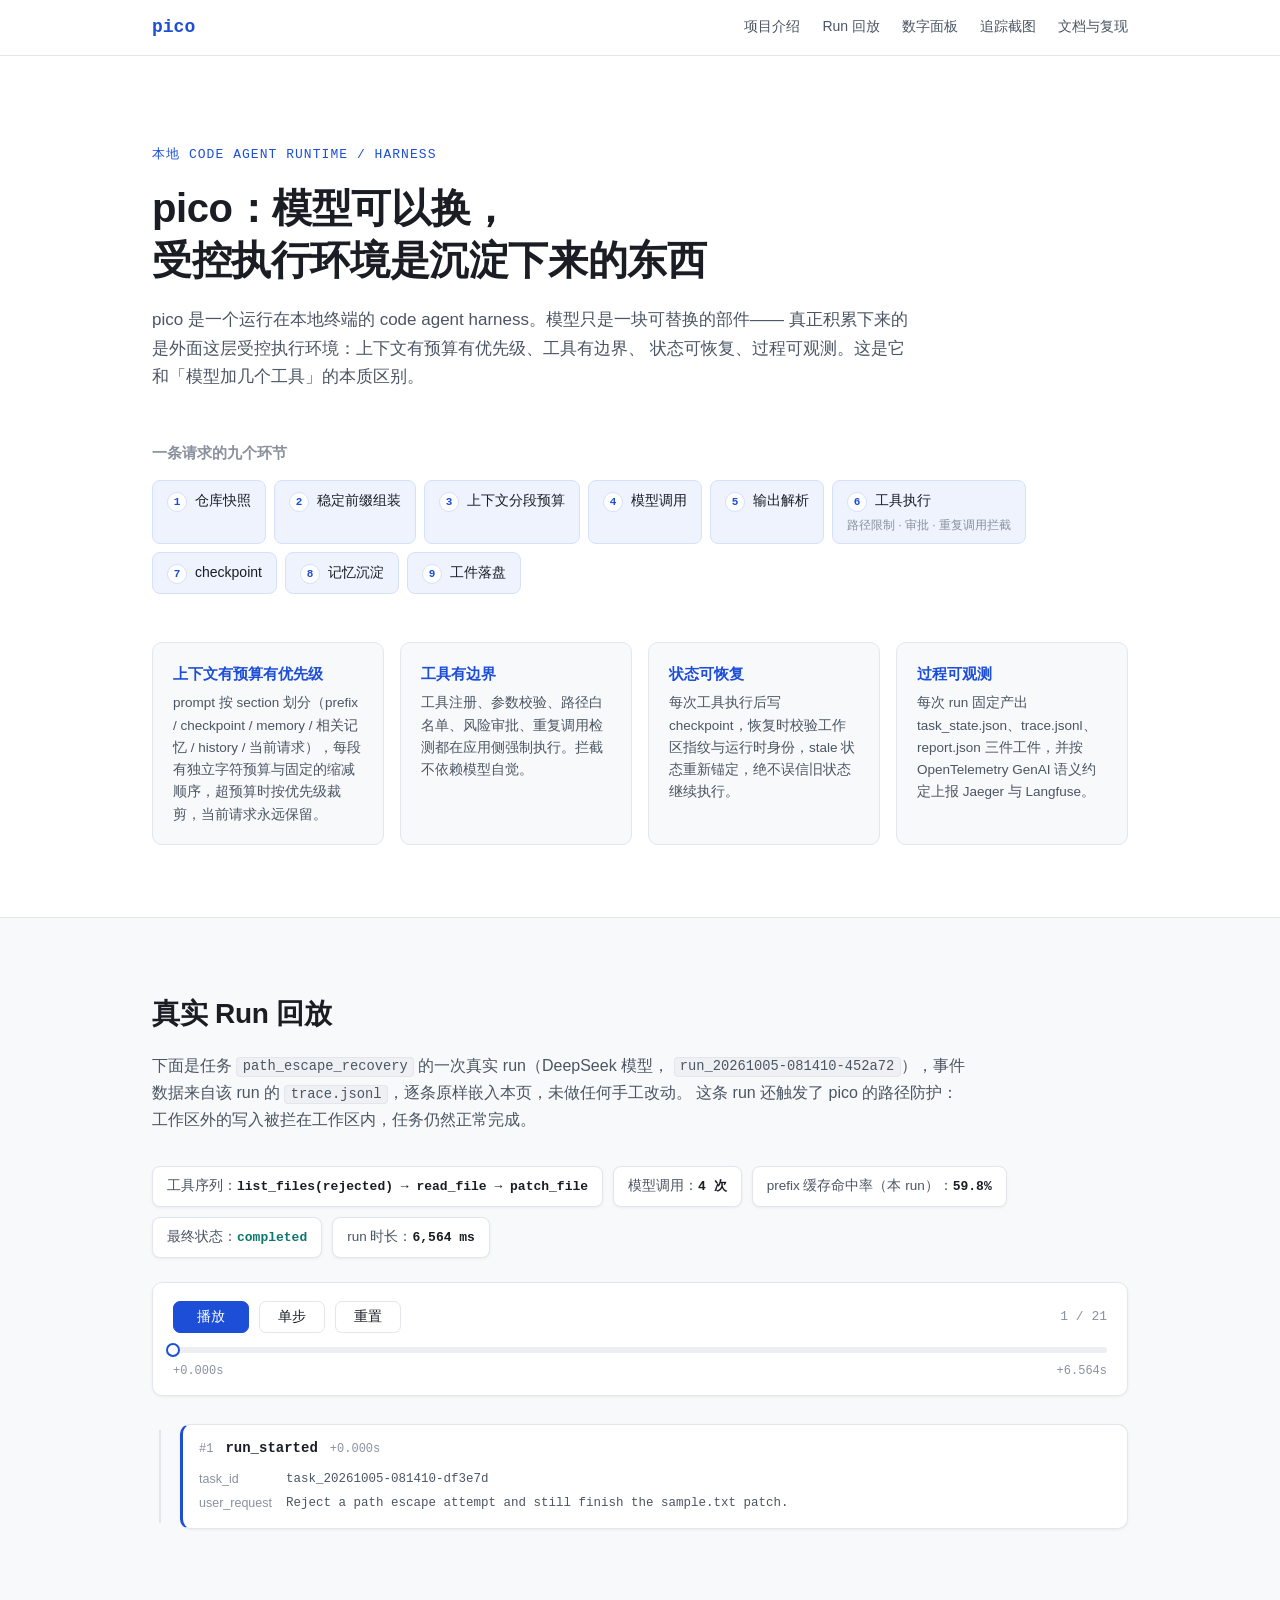
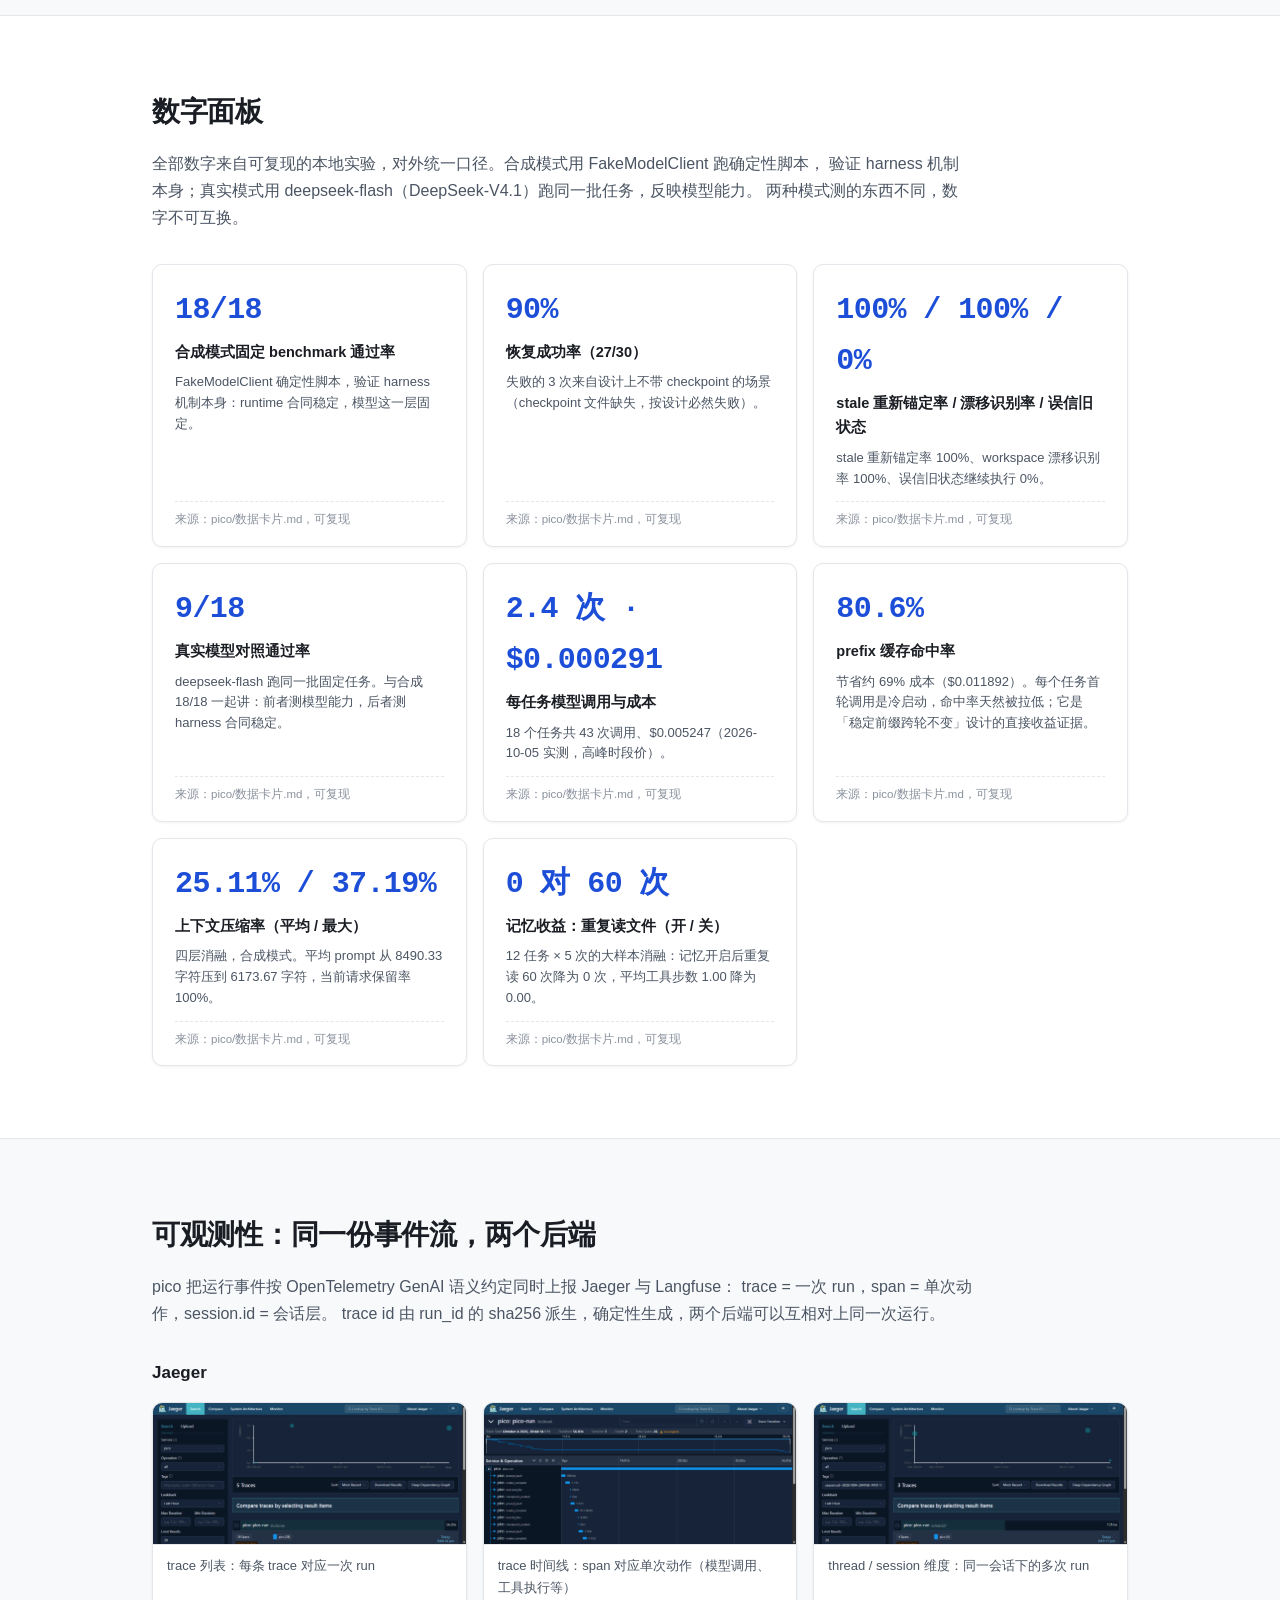
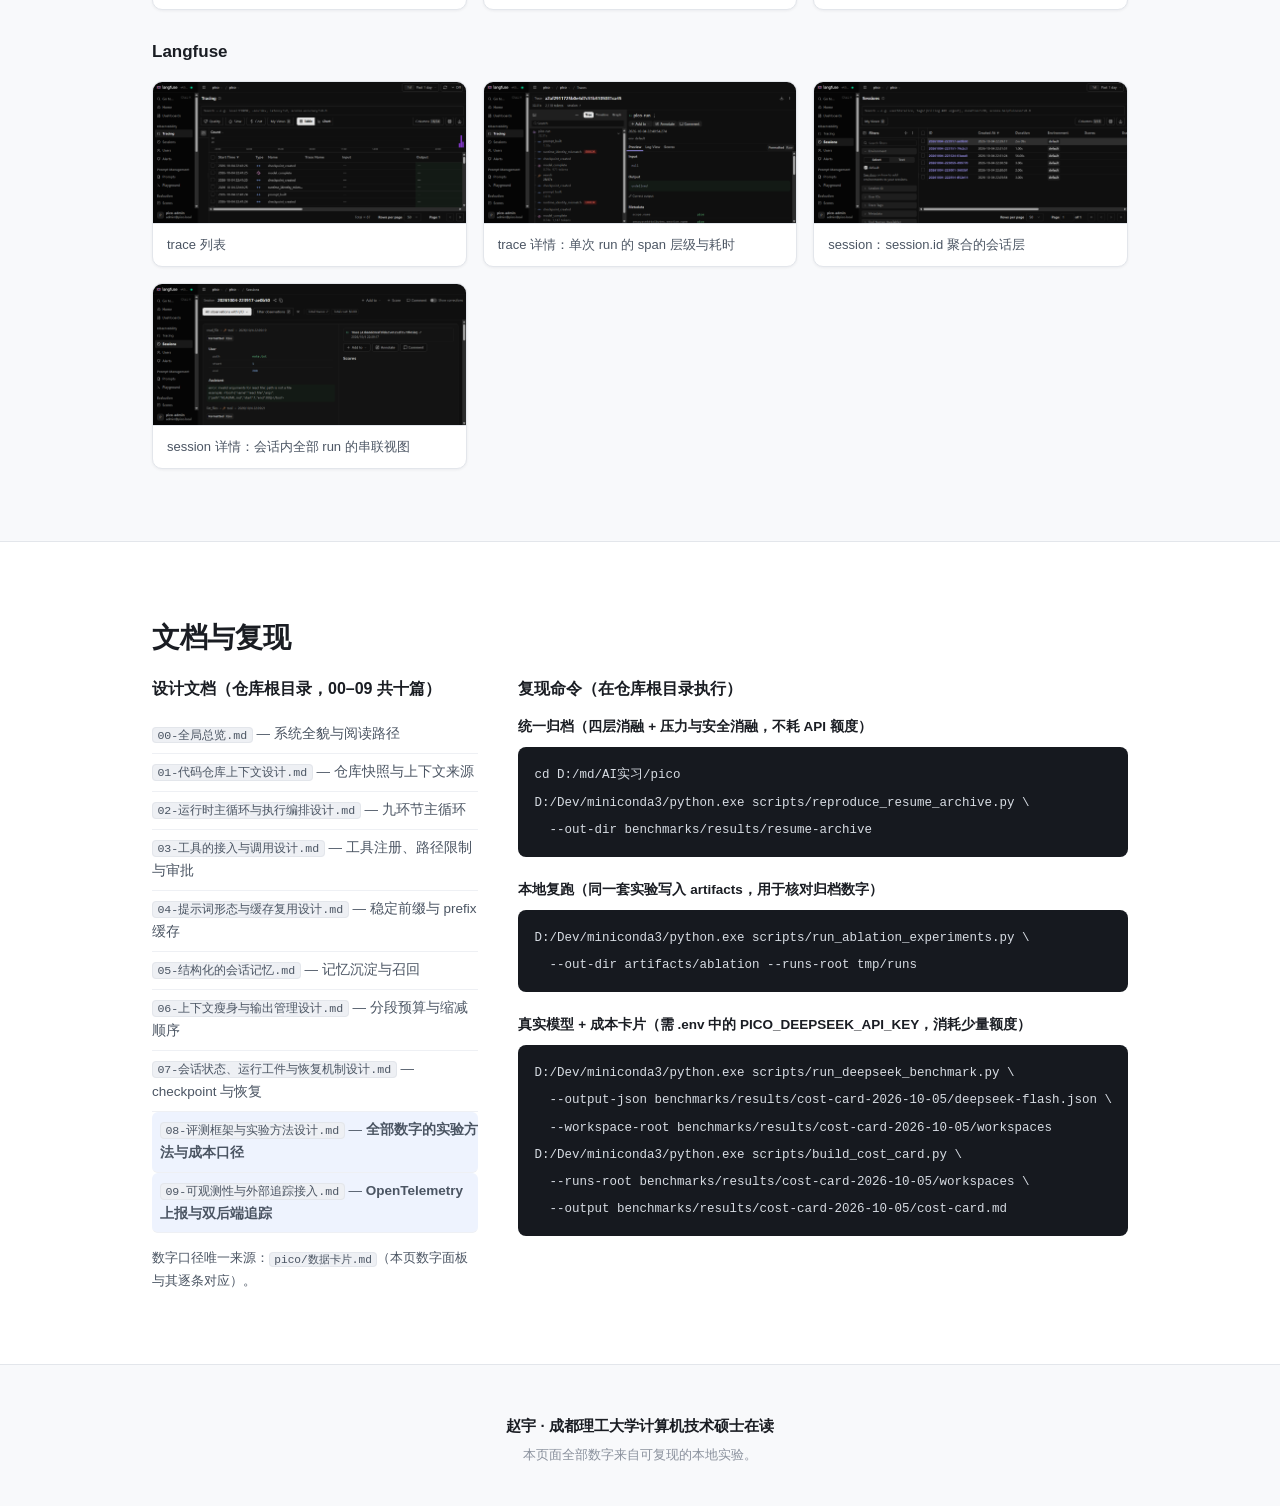
==== site/index.html @ ace9fa64 "chore: import the agent harness baseline - source package, tests, benchmarks, examples and scripts -" ====
<!DOCTYPE html>
<html lang="zh-CN">
<head>
  <meta charset="UTF-8">
  <meta name="viewport" content="width=device-width, initial-scale=1.0">
  <title>pico — 本地 Code Agent 运行时 · 项目演示</title>
  <meta name="description" content="pico 是一个本地的 code agent 运行时（harness）：上下文有预算有优先级、工具有边界、状态可恢复、过程可观测。本页全部数字来自可复现的本地实验。">
  <link rel="stylesheet" href="assets/style.css">
</head>
<body>

<nav class="nav">
  <div class="nav-inner">
    <span class="nav-brand">pico</span>
    <div class="nav-links">
      <a href="#intro">项目介绍</a>
      <a href="#replay">Run 回放</a>
      <a href="#metrics">数字面板</a>
      <a href="#tracing">追踪截图</a>
      <a href="#docs">文档与复现</a>
    </div>
  </div>
</nav>

<!-- ============ 1. 项目介绍 ============ -->
<header class="hero" id="intro">
  <div class="container">
    <p class="hero-kicker">本地 Code Agent Runtime / Harness</p>
    <h1>pico：模型可以换，<br>受控执行环境是沉淀下来的东西</h1>
    <p class="hero-lede">
      pico 是一个运行在本地终端的 code agent harness。模型只是一块可替换的部件——
      真正积累下来的是外面这层受控执行环境：上下文有预算有优先级、工具有边界、
      状态可恢复、过程可观测。这是它和「模型加几个工具」的本质区别。
    </p>

    <div class="pipeline">
      <h2 class="pipeline-title">一条请求的九个环节</h2>
      <ol class="pipeline-flow">
        <li>仓库快照</li>
        <li>稳定前缀组装</li>
        <li>上下文分段预算</li>
        <li>模型调用</li>
        <li>输出解析</li>
        <li>工具执行<span class="step-note">路径限制 · 审批 · 重复调用拦截</span></li>
        <li>checkpoint</li>
        <li>记忆沉淀</li>
        <li>工件落盘</li>
      </ol>
    </div>

    <div class="hero-diff">
      <div class="diff-item">
        <h3>上下文有预算有优先级</h3>
        <p>prompt 按 section 划分（prefix / checkpoint / memory / 相关记忆 / history / 当前请求），每段有独立字符预算与固定的缩减顺序，超预算时按优先级裁剪，当前请求永远保留。</p>
      </div>
      <div class="diff-item">
        <h3>工具有边界</h3>
        <p>工具注册、参数校验、路径白名单、风险审批、重复调用检测都在应用侧强制执行。拦截不依赖模型自觉。</p>
      </div>
      <div class="diff-item">
        <h3>状态可恢复</h3>
        <p>每次工具执行后写 checkpoint，恢复时校验工作区指纹与运行时身份，stale 状态重新锚定，绝不误信旧状态继续执行。</p>
      </div>
      <div class="diff-item">
        <h3>过程可观测</h3>
        <p>每次 run 固定产出 task_state.json、trace.jsonl、report.json 三件工件，并按 OpenTelemetry GenAI 语义约定上报 Jaeger 与 Langfuse。</p>
      </div>
    </div>
  </div>
</header>

<!-- ============ 2. 真实 run 回放 ============ -->
<section class="section" id="replay">
  <div class="container">
    <h2 class="section-title">真实 Run 回放</h2>
    <p class="section-desc">
      下面是任务 <code>path_escape_recovery</code> 的一次真实 run（DeepSeek 模型，
      <code>run_20261005-081410-452a72</code>），事件数据来自该 run 的
      <code>trace.jsonl</code>，逐条原样嵌入本页，未做任何手工改动。
      这条 run 还触发了 pico 的路径防护：工作区外的写入被拦在工作区内，任务仍然正常完成。
    </p>

    <div class="replay-summary" id="replay-summary"><!-- JS 从事件数据计算填充 --></div>

    <div class="player">
      <div class="player-controls">
        <button id="btn-play" class="btn btn-primary" type="button">播放</button>
        <button id="btn-step" class="btn" type="button">单步</button>
        <button id="btn-reset" class="btn" type="button">重置</button>
        <span class="player-counter" id="player-counter">0 / 0</span>
      </div>
      <div class="player-track" id="player-track">
        <div class="player-progress" id="player-progress"></div>
        <div class="player-thumb" id="player-thumb"></div>
      </div>
      <div class="player-time"><span id="time-current">+0.000s</span><span id="time-total"></span></div>
    </div>

    <div class="timeline" id="timeline"><!-- JS 渲染事件卡片 --></div>
  </div>
</section>

<!-- ============ 3. 数字面板 ============ -->
<section class="section section-alt" id="metrics">
  <div class="container">
    <h2 class="section-title">数字面板</h2>
    <p class="section-desc">
      全部数字来自可复现的本地实验，对外统一口径。合成模式用 FakeModelClient 跑确定性脚本，
      验证 harness 机制本身；真实模式用 deepseek-flash（DeepSeek-V4.1）跑同一批任务，反映模型能力。
      两种模式测的东西不同，数字不可互换。
    </p>

    <div class="metrics-grid">
      <div class="metric-card">
        <div class="metric-value">18/18</div>
        <div class="metric-label">合成模式固定 benchmark 通过率</div>
        <p class="metric-detail">FakeModelClient 确定性脚本，验证 harness 机制本身：runtime 合同稳定，模型这一层固定。</p>
        <div class="metric-source">来源：pico/数据卡片.md，可复现</div>
      </div>
      <div class="metric-card">
        <div class="metric-value">90%</div>
        <div class="metric-label">恢复成功率（27/30）</div>
        <p class="metric-detail">失败的 3 次来自设计上不带 checkpoint 的场景（checkpoint 文件缺失，按设计必然失败）。</p>
        <div class="metric-source">来源：pico/数据卡片.md，可复现</div>
      </div>
      <div class="metric-card">
        <div class="metric-value">100% / 100% / 0%</div>
        <div class="metric-label">stale 重新锚定率 / 漂移识别率 / 误信旧状态</div>
        <p class="metric-detail">stale 重新锚定率 100%、workspace 漂移识别率 100%、误信旧状态继续执行 0%。</p>
        <div class="metric-source">来源：pico/数据卡片.md，可复现</div>
      </div>
      <div class="metric-card">
        <div class="metric-value">9/18</div>
        <div class="metric-label">真实模型对照通过率</div>
        <p class="metric-detail">deepseek-flash 跑同一批固定任务。与合成 18/18 一起讲：前者测模型能力，后者测 harness 合同稳定。</p>
        <div class="metric-source">来源：pico/数据卡片.md，可复现</div>
      </div>
      <div class="metric-card">
        <div class="metric-value">2.4 次 · $0.000291</div>
        <div class="metric-label">每任务模型调用与成本</div>
        <p class="metric-detail">18 个任务共 43 次调用、$0.005247（2026-10-05 实测，高峰时段价）。</p>
        <div class="metric-source">来源：pico/数据卡片.md，可复现</div>
      </div>
      <div class="metric-card">
        <div class="metric-value">80.6%</div>
        <div class="metric-label">prefix 缓存命中率</div>
        <p class="metric-detail">节省约 69% 成本（$0.011892）。每个任务首轮调用是冷启动，命中率天然被拉低；它是「稳定前缀跨轮不变」设计的直接收益证据。</p>
        <div class="metric-source">来源：pico/数据卡片.md，可复现</div>
      </div>
      <div class="metric-card">
        <div class="metric-value">25.11% / 37.19%</div>
        <div class="metric-label">上下文压缩率（平均 / 最大）</div>
        <p class="metric-detail">四层消融，合成模式。平均 prompt 从 8490.33 字符压到 6173.67 字符，当前请求保留率 100%。</p>
        <div class="metric-source">来源：pico/数据卡片.md，可复现</div>
      </div>
      <div class="metric-card">
        <div class="metric-value">0 对 60 次</div>
        <div class="metric-label">记忆收益：重复读文件（开 / 关）</div>
        <p class="metric-detail">12 任务 × 5 次的大样本消融：记忆开启后重复读 60 次降为 0 次，平均工具步数 1.00 降为 0.00。</p>
        <div class="metric-source">来源：pico/数据卡片.md，可复现</div>
      </div>
    </div>
  </div>
</section>

<!-- ============ 4. 追踪截图 ============ -->
<section class="section" id="tracing">
  <div class="container">
    <h2 class="section-title">可观测性：同一份事件流，两个后端</h2>
    <p class="section-desc">
      pico 把运行事件按 OpenTelemetry GenAI 语义约定同时上报 Jaeger 与 Langfuse：
      trace = 一次 run，span = 单次动作，session.id = 会话层。
      trace id 由 run_id 的 sha256 派生，确定性生成，两个后端可以互相对上同一次运行。
    </p>

    <h3 class="shot-group-title">Jaeger</h3>
    <div class="shots-grid">
      <figure class="shot">
        <img src="assets/trace-list.png" alt="Jaeger trace 列表" loading="lazy">
        <figcaption>trace 列表：每条 trace 对应一次 run</figcaption>
      </figure>
      <figure class="shot">
        <img src="assets/trace-timeline.png" alt="Jaeger trace 时间线" loading="lazy">
        <figcaption>trace 时间线：span 对应单次动作（模型调用、工具执行等）</figcaption>
      </figure>
      <figure class="shot">
        <img src="assets/thread-session.png" alt="Jaeger 会话维度" loading="lazy">
        <figcaption>thread / session 维度：同一会话下的多次 run</figcaption>
      </figure>
    </div>

    <h3 class="shot-group-title">Langfuse</h3>
    <div class="shots-grid">
      <figure class="shot">
        <img src="assets/langfuse-trace-list.png" alt="Langfuse trace 列表" loading="lazy">
        <figcaption>trace 列表</figcaption>
      </figure>
      <figure class="shot">
        <img src="assets/langfuse-trace-detail.png" alt="Langfuse trace 详情" loading="lazy">
        <figcaption>trace 详情：单次 run 的 span 层级与耗时</figcaption>
      </figure>
      <figure class="shot">
        <img src="assets/langfuse-session.png" alt="Langfuse 会话" loading="lazy">
        <figcaption>session：session.id 聚合的会话层</figcaption>
      </figure>
      <figure class="shot">
        <img src="assets/langfuse-session-detail.png" alt="Langfuse 会话详情" loading="lazy">
        <figcaption>session 详情：会话内全部 run 的串联视图</figcaption>
      </figure>
    </div>
  </div>
</section>

<!-- ============ 5. 文档与复现入口 ============ -->
<section class="section section-alt" id="docs">
  <div class="container">
    <h2 class="section-title">文档与复现</h2>

    <div class="docs-cols">
      <div>
        <h3 class="docs-subtitle">设计文档（仓库根目录，00–09 共十篇）</h3>
        <ul class="doc-list">
          <li><code>00-全局总览.md</code> — 系统全貌与阅读路径</li>
          <li><code>01-代码仓库上下文设计.md</code> — 仓库快照与上下文来源</li>
          <li><code>02-运行时主循环与执行编排设计.md</code> — 九环节主循环</li>
          <li><code>03-工具的接入与调用设计.md</code> — 工具注册、路径限制与审批</li>
          <li><code>04-提示词形态与缓存复用设计.md</code> — 稳定前缀与 prefix 缓存</li>
          <li><code>05-结构化的会话记忆.md</code> — 记忆沉淀与召回</li>
          <li><code>06-上下文瘦身与输出管理设计.md</code> — 分段预算与缩减顺序</li>
          <li><code>07-会话状态、运行工件与恢复机制设计.md</code> — checkpoint 与恢复</li>
          <li class="doc-hl"><code>08-评测框架与实验方法设计.md</code> — <strong>全部数字的实验方法与成本口径</strong></li>
          <li class="doc-hl"><code>09-可观测性与外部追踪接入.md</code> — <strong>OpenTelemetry 上报与双后端追踪</strong></li>
        </ul>
        <p class="docs-note">数字口径唯一来源：<code>pico/数据卡片.md</code>（本页数字面板与其逐条对应）。</p>
      </div>

      <div>
        <h3 class="docs-subtitle">复现命令（在仓库根目录执行）</h3>

        <div class="cmd-block">
          <div class="cmd-title">统一归档（四层消融 + 压力与安全消融，不耗 API 额度）</div>
          <pre><code>cd D:/md/AI实习/pico
D:/Dev/miniconda3/python.exe scripts/reproduce_resume_archive.py \
  --out-dir benchmarks/results/resume-archive</code></pre>
        </div>

        <div class="cmd-block">
          <div class="cmd-title">本地复跑（同一套实验写入 artifacts，用于核对归档数字）</div>
          <pre><code>D:/Dev/miniconda3/python.exe scripts/run_ablation_experiments.py \
  --out-dir artifacts/ablation --runs-root tmp/runs</code></pre>
        </div>

        <div class="cmd-block">
          <div class="cmd-title">真实模型 + 成本卡片（需 .env 中的 PICO_DEEPSEEK_API_KEY，消耗少量额度）</div>
          <pre><code>D:/Dev/miniconda3/python.exe scripts/run_deepseek_benchmark.py \
  --output-json benchmarks/results/cost-card-2026-10-05/deepseek-flash.json \
  --workspace-root benchmarks/results/cost-card-2026-10-05/workspaces
D:/Dev/miniconda3/python.exe scripts/build_cost_card.py \
  --runs-root benchmarks/results/cost-card-2026-10-05/workspaces \
  --output benchmarks/results/cost-card-2026-10-05/cost-card.md</code></pre>
        </div>
      </div>
    </div>
  </div>
</section>

<footer class="footer">
  <div class="container">
    <p class="footer-author">赵宇 · 成都理工大学计算机技术硕士在读</p>
    <p class="footer-decl">本页面全部数字来自可复现的本地实验。</p>
  </div>
</footer>

<script src="assets/events.js"></script>
<script src="assets/app.js"></script>
</body>
</html>
---- site/assets/style.css ----
/* pico 演示站 · 浅色主题 */
:root {
  --bg: #f8f9fb;
  --surface: #ffffff;
  --border: #e3e6eb;
  --text: #1a1d23;
  --text-2: #4b5563;
  --text-3: #8a919d;
  --accent: #1d4ed8;
  --accent-soft: #eef3fe;
  --ok: #0f766e;
  --warn: #b45309;
  --err: #b91c1c;
  --mono: ui-monospace, "SF Mono", Consolas, "Cascadia Mono", Menlo, monospace;
  --sans: -apple-system, BlinkMacSystemFont, "Segoe UI", "PingFang SC",
    "Hiragino Sans GB", "Microsoft YaHei", sans-serif;
  --radius: 10px;
  --shadow: 0 1px 3px rgba(16, 24, 40, 0.06);
}

* { box-sizing: border-box; margin: 0; padding: 0; }

html { scroll-behavior: smooth; }

body {
  background: var(--bg);
  color: var(--text);
  font-family: var(--sans);
  font-size: 16px;
  line-height: 1.7;
}

code {
  font-family: var(--mono);
  font-size: 0.86em;
  background: #eef0f4;
  border: 1px solid var(--border);
  border-radius: 4px;
  padding: 0.08em 0.38em;
}

.container { max-width: 1024px; margin: 0 auto; padding: 0 24px; }

/* ---------- 导航 ---------- */
.nav {
  position: sticky;
  top: 0;
  z-index: 100;
  background: rgba(255, 255, 255, 0.92);
  backdrop-filter: blur(8px);
  border-bottom: 1px solid var(--border);
}
.nav-inner {
  max-width: 1024px;
  margin: 0 auto;
  padding: 12px 24px;
  display: flex;
  align-items: center;
  justify-content: space-between;
}
.nav-brand {
  font-family: var(--mono);
  font-weight: 700;
  font-size: 18px;
  color: var(--accent);
}
.nav-links { display: flex; gap: 22px; }
.nav-links a {
  color: var(--text-2);
  text-decoration: none;
  font-size: 14px;
}
.nav-links a:hover { color: var(--accent); }

/* ---------- Hero ---------- */
.hero { padding: 88px 0 72px; background: var(--surface); border-bottom: 1px solid var(--border); }
.hero-kicker {
  font-family: var(--mono);
  font-size: 13px;
  letter-spacing: 0.08em;
  color: var(--accent);
  text-transform: uppercase;
  margin-bottom: 16px;
}
.hero h1 {
  font-size: 40px;
  line-height: 1.3;
  letter-spacing: -0.01em;
  margin-bottom: 20px;
}
.hero-lede {
  font-size: 17px;
  color: var(--text-2);
  max-width: 760px;
  margin-bottom: 48px;
}

.pipeline { margin-bottom: 48px; }
.pipeline-title { font-size: 15px; color: var(--text-3); font-weight: 600; margin-bottom: 14px; }
.pipeline-flow {
  list-style: none;
  display: flex;
  flex-wrap: wrap;
  gap: 8px;
  counter-reset: step;
}
.pipeline-flow li {
  counter-increment: step;
  background: var(--accent-soft);
  border: 1px solid #d5e0fa;
  border-radius: 8px;
  padding: 8px 14px;
  font-size: 14px;
  color: var(--text);
}
.pipeline-flow li::before {
  content: counter(step);
  font-family: var(--mono);
  font-size: 11px;
  font-weight: 700;
  color: var(--accent);
  background: #fff;
  border: 1px solid #d5e0fa;
  border-radius: 50%;
  width: 18px;
  height: 18px;
  display: inline-flex;
  align-items: center;
  justify-content: center;
  margin-right: 8px;
}
.pipeline-flow .step-note {
  display: block;
  font-size: 12px;
  color: var(--text-3);
  margin-top: 2px;
}

.hero-diff {
  display: grid;
  grid-template-columns: repeat(auto-fit, minmax(220px, 1fr));
  gap: 16px;
}
.diff-item {
  background: var(--bg);
  border: 1px solid var(--border);
  border-radius: var(--radius);
  padding: 18px 20px;
}
.diff-item h3 { font-size: 15px; margin-bottom: 6px; color: var(--accent); }
.diff-item p { font-size: 13.5px; color: var(--text-2); line-height: 1.65; }

/* ---------- 通用 section ---------- */
.section { padding: 72px 0; }
.section-alt { background: var(--surface); border-top: 1px solid var(--border); border-bottom: 1px solid var(--border); }
.section-title { font-size: 28px; letter-spacing: -0.01em; margin-bottom: 14px; }
.section-desc { color: var(--text-2); max-width: 820px; margin-bottom: 32px; }

/* ---------- 回放摘要条 ---------- */
.replay-summary {
  display: flex;
  flex-wrap: wrap;
  gap: 10px;
  margin-bottom: 24px;
}
.summary-chip {
  background: var(--surface);
  border: 1px solid var(--border);
  border-radius: 8px;
  padding: 8px 14px;
  font-size: 13.5px;
  color: var(--text-2);
  box-shadow: var(--shadow);
}
.summary-chip strong { color: var(--text); font-family: var(--mono); font-size: 13px; }
.summary-chip.chip-ok strong { color: var(--ok); }

/* ---------- 播放器 ---------- */
.player {
  background: var(--surface);
  border: 1px solid var(--border);
  border-radius: var(--radius);
  padding: 18px 20px 14px;
  box-shadow: var(--shadow);
  margin-bottom: 28px;
  position: sticky;
  top: 57px;
  z-index: 50;
}
.player-controls { display: flex; align-items: center; gap: 10px; margin-bottom: 14px; }
.btn {
  font-family: var(--sans);
  font-size: 14px;
  padding: 6px 18px;
  border-radius: 7px;
  border: 1px solid var(--border);
  background: var(--surface);
  color: var(--text);
  cursor: pointer;
  transition: border-color 0.15s, background 0.15s;
}
.btn:hover { border-color: var(--accent); color: var(--accent); }
.btn-primary { background: var(--accent); border-color: var(--accent); color: #fff; min-width: 76px; }
.btn-primary:hover { background: #1a44be; color: #fff; }
.player-counter { margin-left: auto; font-family: var(--mono); font-size: 13px; color: var(--text-3); }

.player-track {
  position: relative;
  height: 6px;
  background: #eceef2;
  border-radius: 3px;
  cursor: pointer;
}
.player-progress {
  position: absolute;
  left: 0; top: 0; bottom: 0;
  width: 0;
  background: var(--accent);
  border-radius: 3px;
}
.player-thumb {
  position: absolute;
  top: 50%;
  left: 0;
  width: 14px;
  height: 14px;
  background: #fff;
  border: 2.5px solid var(--accent);
  border-radius: 50%;
  transform: translate(-50%, -50%);
  pointer-events: none;
}
.player-time {
  display: flex;
  justify-content: space-between;
  font-family: var(--mono);
  font-size: 12px;
  color: var(--text-3);
  margin-top: 8px;
}

/* ---------- 时间线 ---------- */
.timeline { position: relative; padding-left: 28px; }
.timeline::before {
  content: "";
  position: absolute;
  left: 7px;
  top: 6px;
  bottom: 6px;
  width: 2px;
  background: var(--border);
}

.ev-card {
  position: relative;
  background: var(--surface);
  border: 1px solid var(--border);
  border-left: 3px solid var(--text-3);
  border-radius: var(--radius);
  box-shadow: var(--shadow);
  margin-bottom: 14px;
  overflow: hidden;
  animation: ev-in 0.25s ease-out;
}
@keyframes ev-in {
  from { opacity: 0; transform: translateY(8px); }
  to { opacity: 1; transform: translateY(0); }
}
.ev-card::before {
  content: "";
  position: absolute;
  left: -26px;
  top: 22px;
  width: 10px;
  height: 10px;
  border-radius: 50%;
  background: var(--surface);
  border: 2.5px solid var(--text-3);
}
.ev-card.ev-run_started       { border-left-color: var(--accent); }
.ev-card.ev-run_started::before       { border-color: var(--accent); }
.ev-card.ev-prompt_built      { border-left-color: #7c3aed; }
.ev-card.ev-prompt_built::before      { border-color: #7c3aed; }
.ev-card.ev-model_requested   { border-left-color: #0369a1; }
.ev-card.ev-model_requested::before   { border-color: #0369a1; }
.ev-card.ev-model_parsed      { border-left-color: #0369a1; }
.ev-card.ev-model_parsed::before      { border-color: #0369a1; }
.ev-card.ev-tool_executed     { border-left-color: var(--ok); }
.ev-card.ev-tool_executed::before     { border-color: var(--ok); }
.ev-card.ev-tool_executed.ev-rejected { border-left-color: var(--err); }
.ev-card.ev-tool_executed.ev-rejected::before { border-color: var(--err); }
.ev-card.ev-checkpoint_created { border-left-color: var(--warn); }
.ev-card.ev-checkpoint_created::before { border-color: var(--warn); }
.ev-card.ev-runtime_identity_mismatch { border-left-color: var(--err); }
.ev-card.ev-runtime_identity_mismatch::before { border-color: var(--err); }
.ev-card.ev-run_finished      { border-left-color: var(--ok); }
.ev-card.ev-run_finished::before      { border-color: var(--ok); }

.ev-head {
  display: flex;
  align-items: baseline;
  gap: 12px;
  padding: 12px 16px 8px;
  flex-wrap: wrap;
}
.ev-index { font-family: var(--mono); font-size: 12px; color: var(--text-3); }
.ev-name { font-family: var(--mono); font-size: 14px; font-weight: 700; }
.ev-time { font-family: var(--mono); font-size: 12px; color: var(--text-3); }
.ev-dur {
  font-family: var(--mono);
  font-size: 11.5px;
  color: var(--text-2);
  background: #eef0f4;
  border-radius: 4px;
  padding: 1px 7px;
}
.ev-badge {
  font-family: var(--mono);
  font-size: 11.5px;
  font-weight: 700;
  border-radius: 4px;
  padding: 1px 8px;
  margin-left: auto;
}
.badge-ok   { background: #e6f5f2; color: var(--ok); }
.badge-err  { background: #fdeaea; color: var(--err); }
.badge-info { background: var(--accent-soft); color: var(--accent); }

.ev-body { padding: 0 16px 14px; font-size: 13.5px; color: var(--text-2); }
.ev-body dl {
  display: grid;
  grid-template-columns: max-content 1fr;
  gap: 3px 14px;
}
.ev-body dt { color: var(--text-3); font-size: 12.5px; white-space: nowrap; }
.ev-body dd { font-family: var(--mono); font-size: 12.5px; word-break: break-all; }
.ev-body pre {
  font-family: var(--mono);
  font-size: 12.5px;
  background: #f3f4f7;
  border: 1px solid var(--border);
  border-radius: 6px;
  padding: 10px 12px;
  margin-top: 8px;
  overflow-x: auto;
  white-space: pre-wrap;
  word-break: break-all;
  line-height: 1.55;
}
.ev-final {
  font-size: 14.5px;
  color: var(--text);
  background: #f0faf6;
  border: 1px solid #cbe8dd;
  border-radius: 6px;
  padding: 12px 14px;
  margin-top: 6px;
}
.ev-sections { margin-top: 8px; }
.ev-sections table {
  width: 100%;
  border-collapse: collapse;
  font-family: var(--mono);
  font-size: 12px;
}
.ev-sections th, .ev-sections td {
  text-align: right;
  padding: 4px 8px;
  border-bottom: 1px solid #eef0f4;
  color: var(--text-2);
}
.ev-sections th:first-child, .ev-sections td:first-child { text-align: left; color: var(--text-3); }
.ev-label { font-size: 12.5px; color: var(--text-3); margin-top: 8px; }

/* ---------- 数字面板 ---------- */
.metrics-grid {
  display: grid;
  grid-template-columns: repeat(auto-fill, minmax(290px, 1fr));
  gap: 16px;
}
.metric-card {
  background: var(--bg);
  border: 1px solid var(--border);
  border-radius: var(--radius);
  padding: 20px 22px 16px;
  display: flex;
  flex-direction: column;
}
.section-alt .metric-card { background: var(--surface); box-shadow: var(--shadow); }
.metric-value {
  font-family: var(--mono);
  font-size: 30px;
  font-weight: 700;
  color: var(--accent);
  letter-spacing: -0.02em;
  margin-bottom: 4px;
}
.metric-label { font-size: 14.5px; font-weight: 600; margin-bottom: 8px; }
.metric-detail { font-size: 13px; color: var(--text-2); line-height: 1.6; flex: 1; }
.metric-source {
  font-size: 11.5px;
  color: var(--text-3);
  margin-top: 12px;
  padding-top: 8px;
  border-top: 1px dashed var(--border);
}

/* ---------- 追踪截图 ---------- */
.shot-group-title {
  font-size: 17px;
  margin: 28px 0 14px;
  color: var(--text);
}
.shot-group-title:first-of-type { margin-top: 0; }
.shots-grid {
  display: grid;
  grid-template-columns: repeat(auto-fill, minmax(300px, 1fr));
  gap: 16px;
}
.shot {
  background: var(--surface);
  border: 1px solid var(--border);
  border-radius: var(--radius);
  overflow: hidden;
  box-shadow: var(--shadow);
}
.shot img { width: 100%; display: block; border-bottom: 1px solid var(--border); }
.shot figcaption { font-size: 13px; color: var(--text-2); padding: 10px 14px; }

/* ---------- 文档与复现 ---------- */
.docs-cols {
  display: grid;
  grid-template-columns: 1fr 1.1fr;
  gap: 40px;
}
@media (max-width: 860px) {
  .docs-cols { grid-template-columns: 1fr; }
  .hero h1 { font-size: 30px; }
  .nav-links { display: none; }
}
.docs-subtitle { font-size: 16px; margin-bottom: 14px; }
.doc-list { list-style: none; }
.doc-list li {
  font-size: 13.5px;
  color: var(--text-2);
  padding: 7px 0;
  border-bottom: 1px solid #eef0f4;
}
.doc-hl { background: var(--accent-soft); border-radius: 6px; padding-left: 8px !important; }
.docs-note { font-size: 13px; color: var(--text-2); margin-top: 14px; }

.cmd-block { margin-bottom: 22px; }
.cmd-title { font-size: 13.5px; font-weight: 600; margin-bottom: 8px; }
.cmd-block pre {
  background: #16191f;
  color: #d7dce3;
  border-radius: 8px;
  padding: 14px 16px;
  overflow-x: auto;
}
.cmd-block pre code {
  background: none;
  border: none;
  padding: 0;
  color: inherit;
  font-size: 12.5px;
  line-height: 1.7;
}

/* ---------- 页脚 ---------- */
.footer { padding: 48px 0 40px; text-align: center; }
.footer-author { font-size: 15px; font-weight: 600; margin-bottom: 6px; }
.footer-decl { font-size: 13px; color: var(--text-3); }
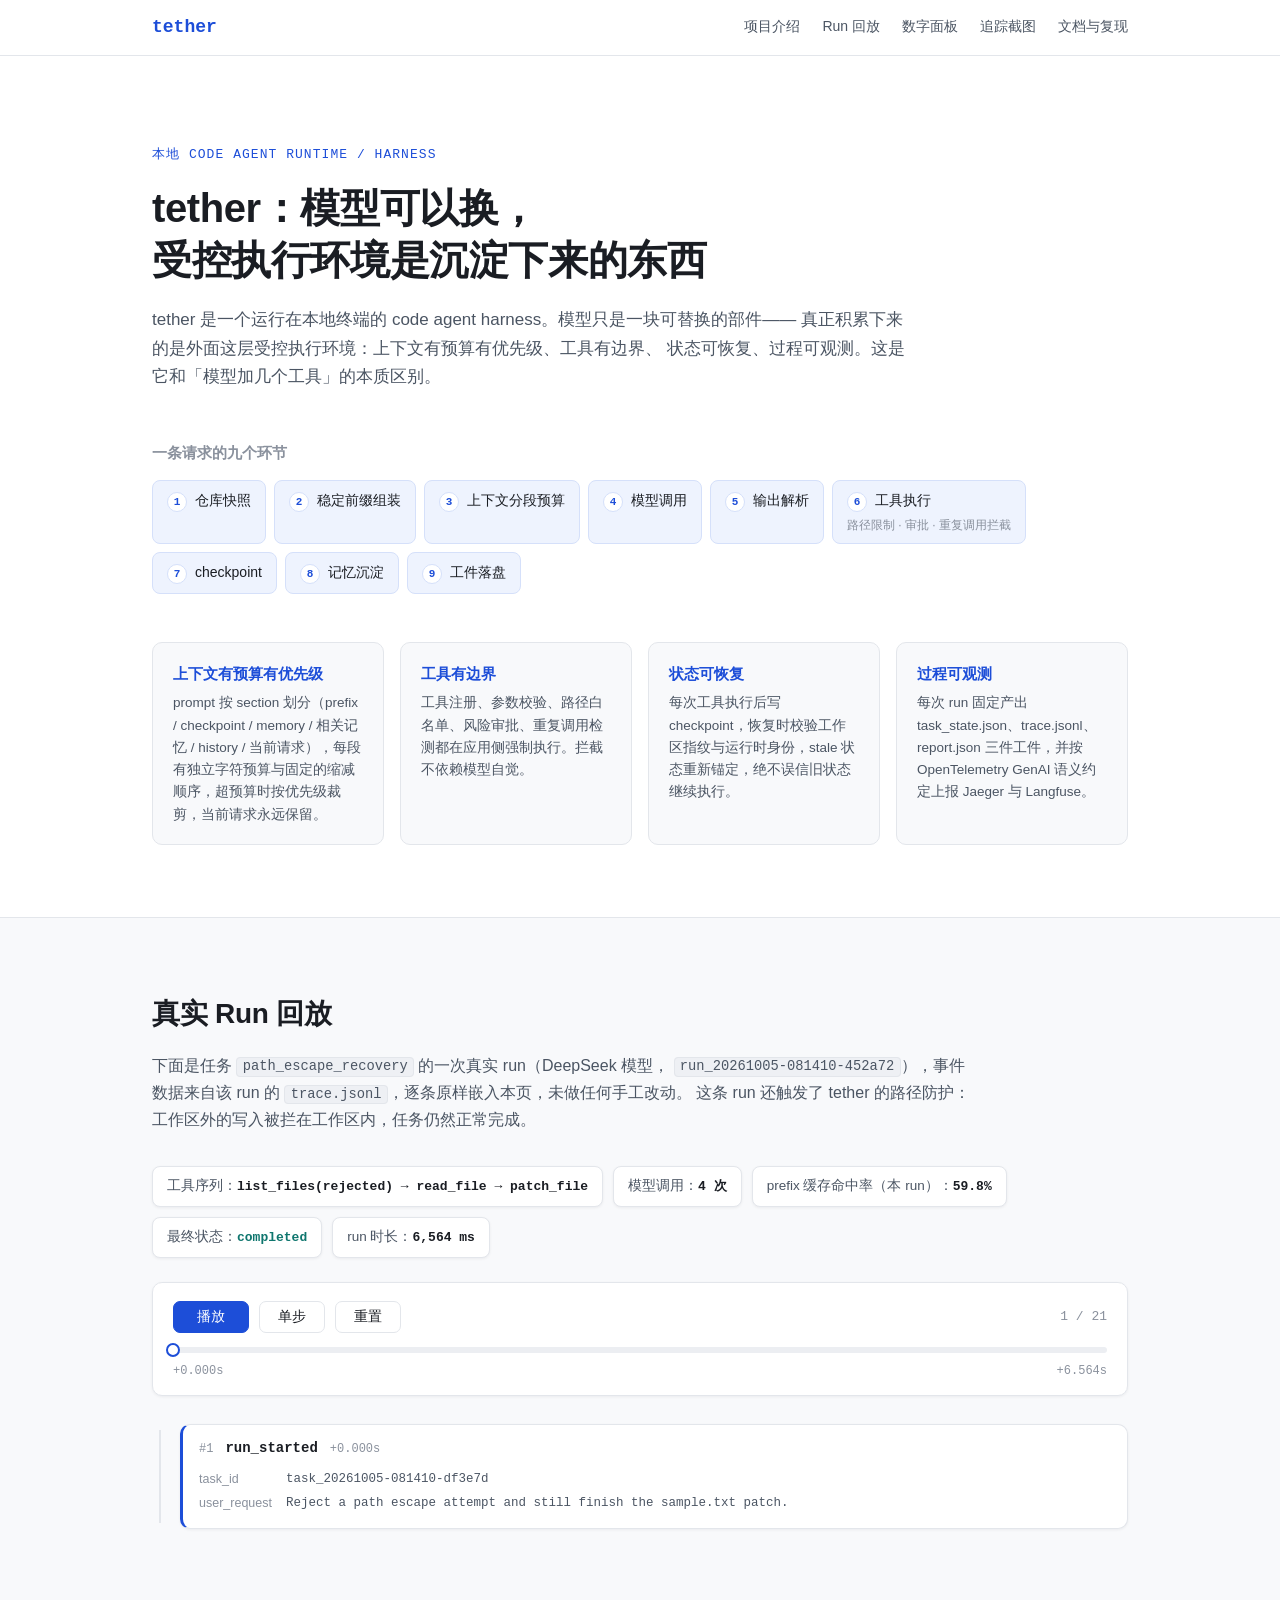
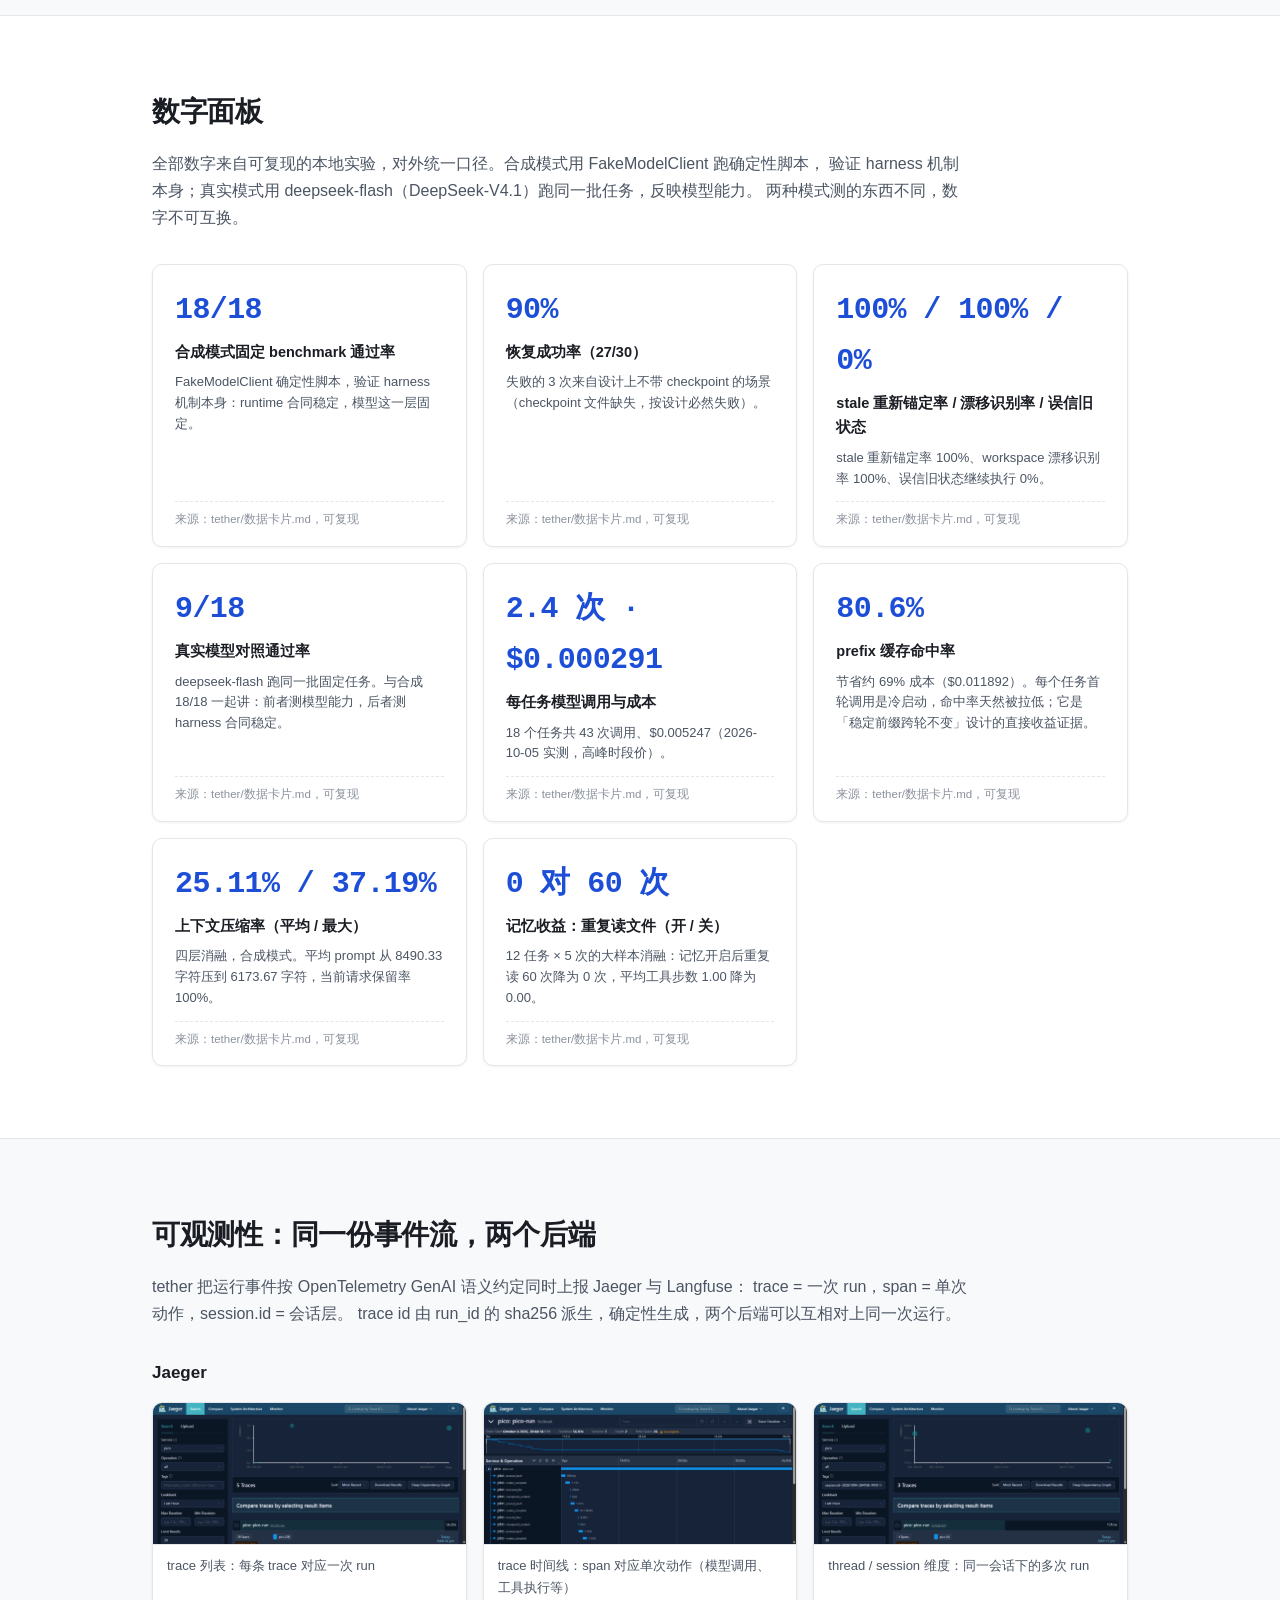
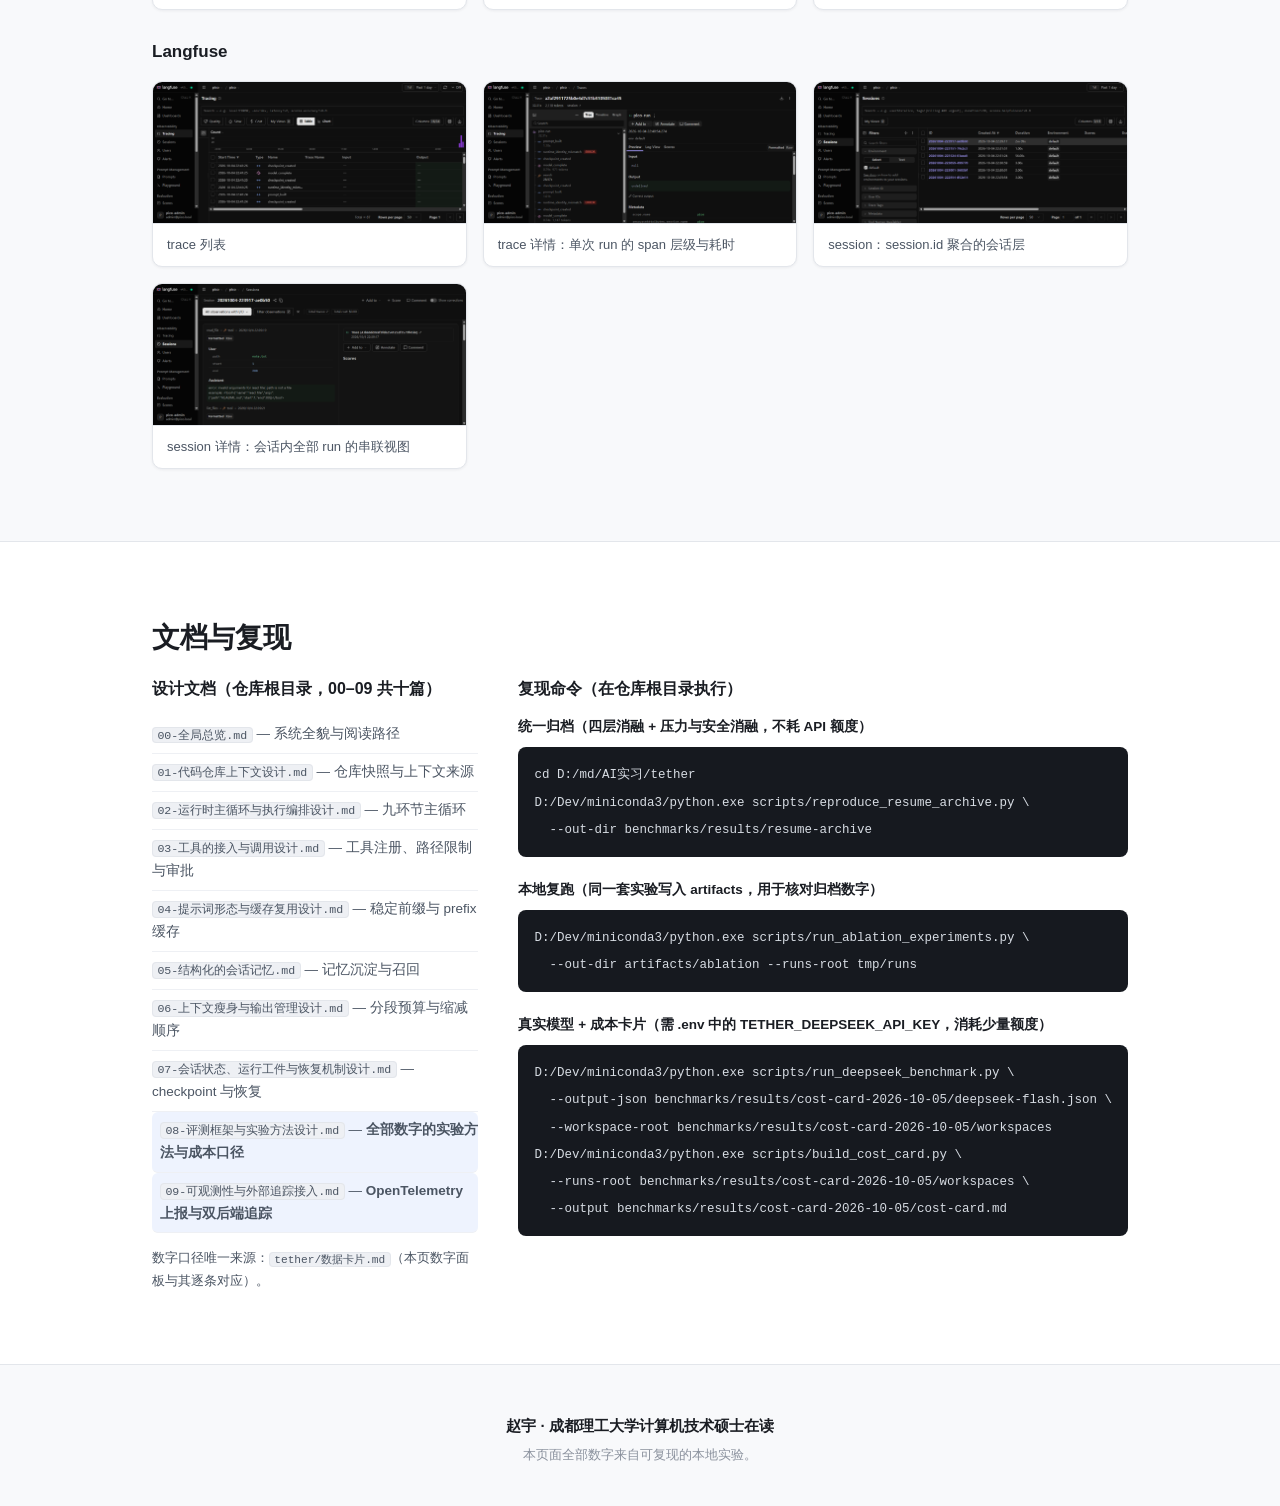
==== commit aba89619: "refactor: rename the project from pico to tether Package, CLI entry point and module paths now use t" ====
--- a/site/index.html
+++ b/site/index.html
@@ -3,15 +3,15 @@
 <head>
   <meta charset="UTF-8">
   <meta name="viewport" content="width=device-width, initial-scale=1.0">
-  <title>pico — 本地 Code Agent 运行时 · 项目演示</title>
-  <meta name="description" content="pico 是一个本地的 code agent 运行时（harness）：上下文有预算有优先级、工具有边界、状态可恢复、过程可观测。本页全部数字来自可复现的本地实验。">
+  <title>tether — 本地 Code Agent 运行时 · 项目演示</title>
+  <meta name="description" content="tether 是一个本地的 code agent 运行时（harness）：上下文有预算有优先级、工具有边界、状态可恢复、过程可观测。本页全部数字来自可复现的本地实验。">
   <link rel="stylesheet" href="assets/style.css">
 </head>
 <body>
 
 <nav class="nav">
   <div class="nav-inner">
-    <span class="nav-brand">pico</span>
+    <span class="nav-brand">tether</span>
     <div class="nav-links">
       <a href="#intro">项目介绍</a>
       <a href="#replay">Run 回放</a>
@@ -26,9 +26,9 @@
 <header class="hero" id="intro">
   <div class="container">
     <p class="hero-kicker">本地 Code Agent Runtime / Harness</p>
-    <h1>pico：模型可以换，<br>受控执行环境是沉淀下来的东西</h1>
+    <h1>tether：模型可以换，<br>受控执行环境是沉淀下来的东西</h1>
     <p class="hero-lede">
-      pico 是一个运行在本地终端的 code agent harness。模型只是一块可替换的部件——
+      tether 是一个运行在本地终端的 code agent harness。模型只是一块可替换的部件——
       真正积累下来的是外面这层受控执行环境：上下文有预算有优先级、工具有边界、
       状态可恢复、过程可观测。这是它和「模型加几个工具」的本质区别。
     </p>
@@ -77,7 +77,7 @@
       下面是任务 <code>path_escape_recovery</code> 的一次真实 run（DeepSeek 模型，
       <code>run_20261005-081410-452a72</code>），事件数据来自该 run 的
       <code>trace.jsonl</code>，逐条原样嵌入本页，未做任何手工改动。
-      这条 run 还触发了 pico 的路径防护：工作区外的写入被拦在工作区内，任务仍然正常完成。
+      这条 run 还触发了 tether 的路径防护：工作区外的写入被拦在工作区内，任务仍然正常完成。
     </p>
 
     <div class="replay-summary" id="replay-summary"><!-- JS 从事件数据计算填充 --></div>
@@ -115,49 +115,49 @@
         <div class="metric-value">18/18</div>
         <div class="metric-label">合成模式固定 benchmark 通过率</div>
         <p class="metric-detail">FakeModelClient 确定性脚本，验证 harness 机制本身：runtime 合同稳定，模型这一层固定。</p>
-        <div class="metric-source">来源：pico/数据卡片.md，可复现</div>
+        <div class="metric-source">来源：tether/数据卡片.md，可复现</div>
       </div>
       <div class="metric-card">
         <div class="metric-value">90%</div>
         <div class="metric-label">恢复成功率（27/30）</div>
         <p class="metric-detail">失败的 3 次来自设计上不带 checkpoint 的场景（checkpoint 文件缺失，按设计必然失败）。</p>
-        <div class="metric-source">来源：pico/数据卡片.md，可复现</div>
+        <div class="metric-source">来源：tether/数据卡片.md，可复现</div>
       </div>
       <div class="metric-card">
         <div class="metric-value">100% / 100% / 0%</div>
         <div class="metric-label">stale 重新锚定率 / 漂移识别率 / 误信旧状态</div>
         <p class="metric-detail">stale 重新锚定率 100%、workspace 漂移识别率 100%、误信旧状态继续执行 0%。</p>
-        <div class="metric-source">来源：pico/数据卡片.md，可复现</div>
+        <div class="metric-source">来源：tether/数据卡片.md，可复现</div>
       </div>
       <div class="metric-card">
         <div class="metric-value">9/18</div>
         <div class="metric-label">真实模型对照通过率</div>
         <p class="metric-detail">deepseek-flash 跑同一批固定任务。与合成 18/18 一起讲：前者测模型能力，后者测 harness 合同稳定。</p>
-        <div class="metric-source">来源：pico/数据卡片.md，可复现</div>
+        <div class="metric-source">来源：tether/数据卡片.md，可复现</div>
       </div>
       <div class="metric-card">
         <div class="metric-value">2.4 次 · $0.000291</div>
         <div class="metric-label">每任务模型调用与成本</div>
         <p class="metric-detail">18 个任务共 43 次调用、$0.005247（2026-10-05 实测，高峰时段价）。</p>
-        <div class="metric-source">来源：pico/数据卡片.md，可复现</div>
+        <div class="metric-source">来源：tether/数据卡片.md，可复现</div>
       </div>
       <div class="metric-card">
         <div class="metric-value">80.6%</div>
         <div class="metric-label">prefix 缓存命中率</div>
         <p class="metric-detail">节省约 69% 成本（$0.011892）。每个任务首轮调用是冷启动，命中率天然被拉低；它是「稳定前缀跨轮不变」设计的直接收益证据。</p>
-        <div class="metric-source">来源：pico/数据卡片.md，可复现</div>
+        <div class="metric-source">来源：tether/数据卡片.md，可复现</div>
       </div>
       <div class="metric-card">
         <div class="metric-value">25.11% / 37.19%</div>
         <div class="metric-label">上下文压缩率（平均 / 最大）</div>
         <p class="metric-detail">四层消融，合成模式。平均 prompt 从 8490.33 字符压到 6173.67 字符，当前请求保留率 100%。</p>
-        <div class="metric-source">来源：pico/数据卡片.md，可复现</div>
+        <div class="metric-source">来源：tether/数据卡片.md，可复现</div>
       </div>
       <div class="metric-card">
         <div class="metric-value">0 对 60 次</div>
         <div class="metric-label">记忆收益：重复读文件（开 / 关）</div>
         <p class="metric-detail">12 任务 × 5 次的大样本消融：记忆开启后重复读 60 次降为 0 次，平均工具步数 1.00 降为 0.00。</p>
-        <div class="metric-source">来源：pico/数据卡片.md，可复现</div>
+        <div class="metric-source">来源：tether/数据卡片.md，可复现</div>
       </div>
     </div>
   </div>
@@ -168,7 +168,7 @@
   <div class="container">
     <h2 class="section-title">可观测性：同一份事件流，两个后端</h2>
     <p class="section-desc">
-      pico 把运行事件按 OpenTelemetry GenAI 语义约定同时上报 Jaeger 与 Langfuse：
+      tether 把运行事件按 OpenTelemetry GenAI 语义约定同时上报 Jaeger 与 Langfuse：
       trace = 一次 run，span = 单次动作，session.id = 会话层。
       trace id 由 run_id 的 sha256 派生，确定性生成，两个后端可以互相对上同一次运行。
     </p>
@@ -231,7 +231,7 @@
           <li class="doc-hl"><code>08-评测框架与实验方法设计.md</code> — <strong>全部数字的实验方法与成本口径</strong></li>
           <li class="doc-hl"><code>09-可观测性与外部追踪接入.md</code> — <strong>OpenTelemetry 上报与双后端追踪</strong></li>
         </ul>
-        <p class="docs-note">数字口径唯一来源：<code>pico/数据卡片.md</code>（本页数字面板与其逐条对应）。</p>
+        <p class="docs-note">数字口径唯一来源：<code>tether/数据卡片.md</code>（本页数字面板与其逐条对应）。</p>
       </div>
 
       <div>
@@ -239,7 +239,7 @@
 
         <div class="cmd-block">
           <div class="cmd-title">统一归档（四层消融 + 压力与安全消融，不耗 API 额度）</div>
-          <pre><code>cd D:/md/AI实习/pico
+          <pre><code>cd D:/md/AI实习/tether
 D:/Dev/miniconda3/python.exe scripts/reproduce_resume_archive.py \
   --out-dir benchmarks/results/resume-archive</code></pre>
         </div>
@@ -251,7 +251,7 @@
         </div>
 
         <div class="cmd-block">
-          <div class="cmd-title">真实模型 + 成本卡片（需 .env 中的 PICO_DEEPSEEK_API_KEY，消耗少量额度）</div>
+          <div class="cmd-title">真实模型 + 成本卡片（需 .env 中的 TETHER_DEEPSEEK_API_KEY，消耗少量额度）</div>
           <pre><code>D:/Dev/miniconda3/python.exe scripts/run_deepseek_benchmark.py \
   --output-json benchmarks/results/cost-card-2026-10-05/deepseek-flash.json \
   --workspace-root benchmarks/results/cost-card-2026-10-05/workspaces
--- a/site/assets/style.css
+++ b/site/assets/style.css
@@ -1,4 +1,4 @@
-/* pico 演示站 · 浅色主题 */
+/* tether 演示站 · 浅色主题 */
 :root {
   --bg: #f8f9fb;
   --surface: #ffffff;
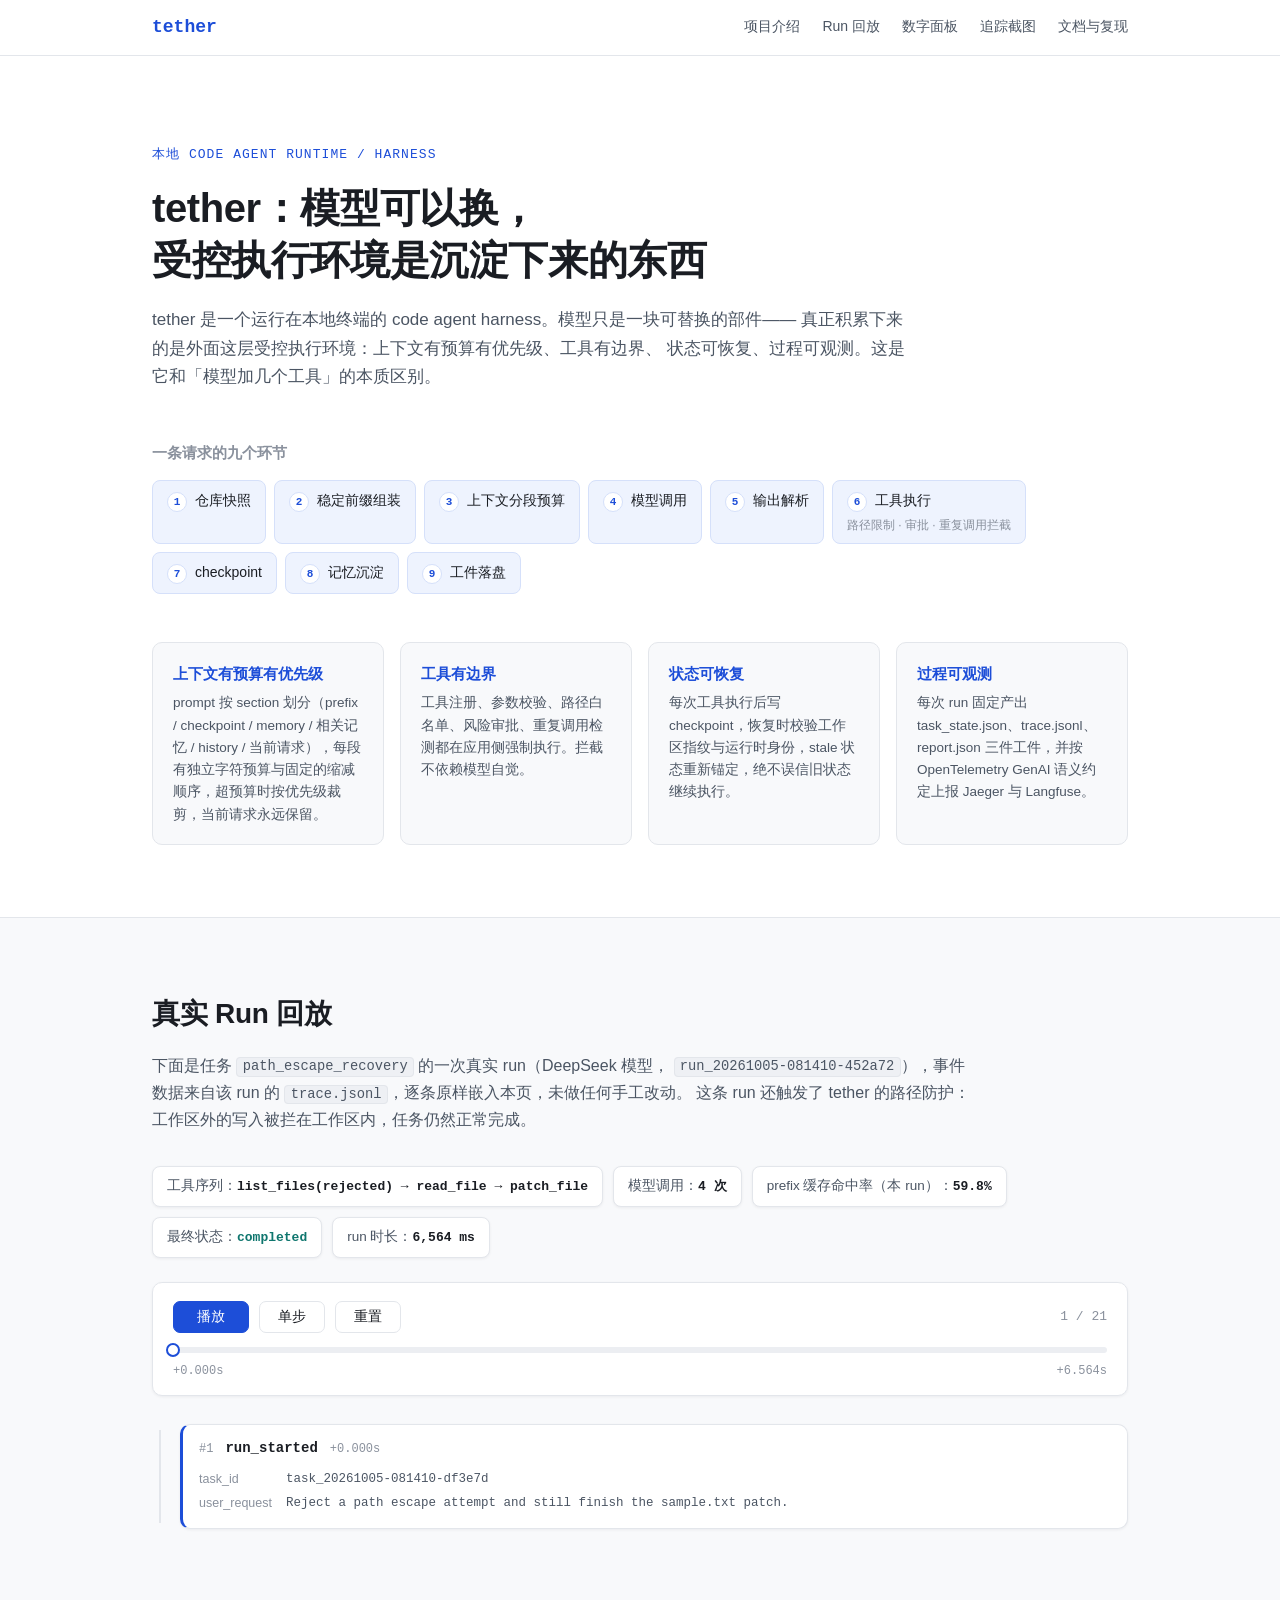
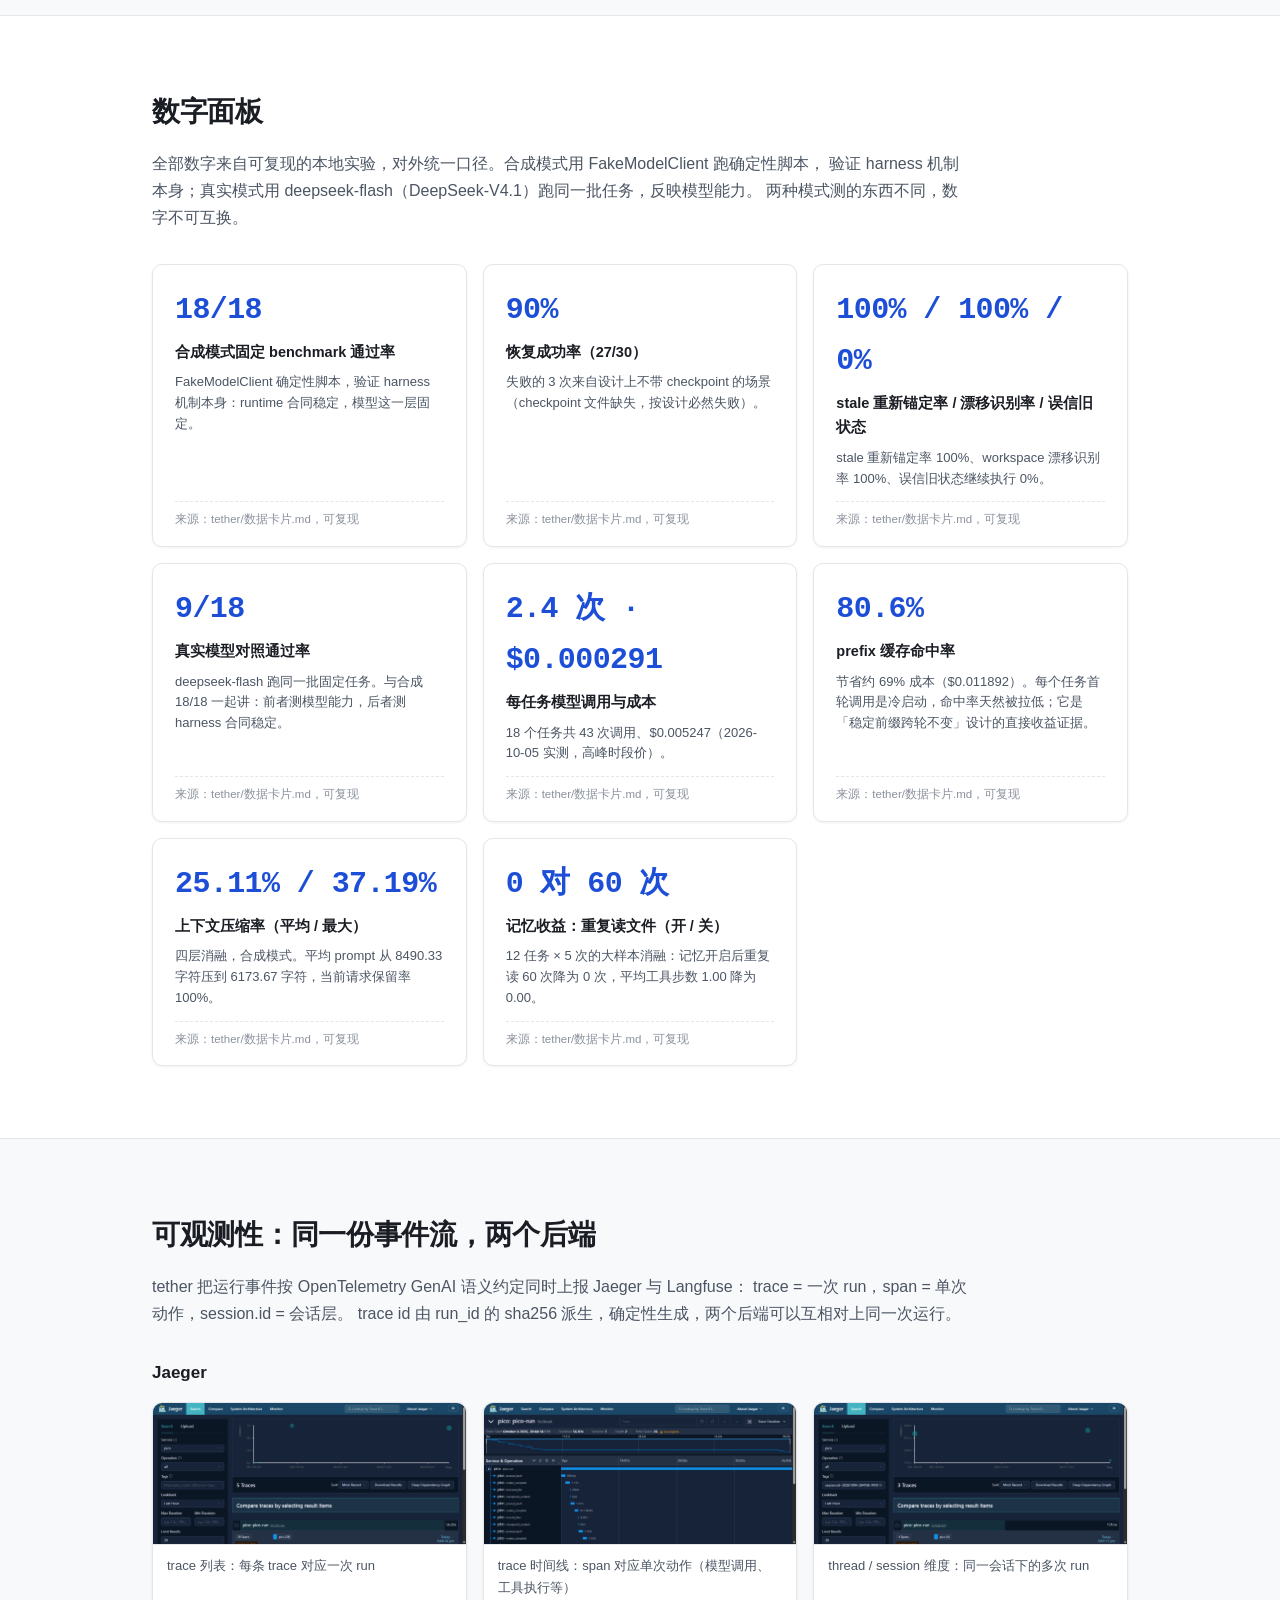
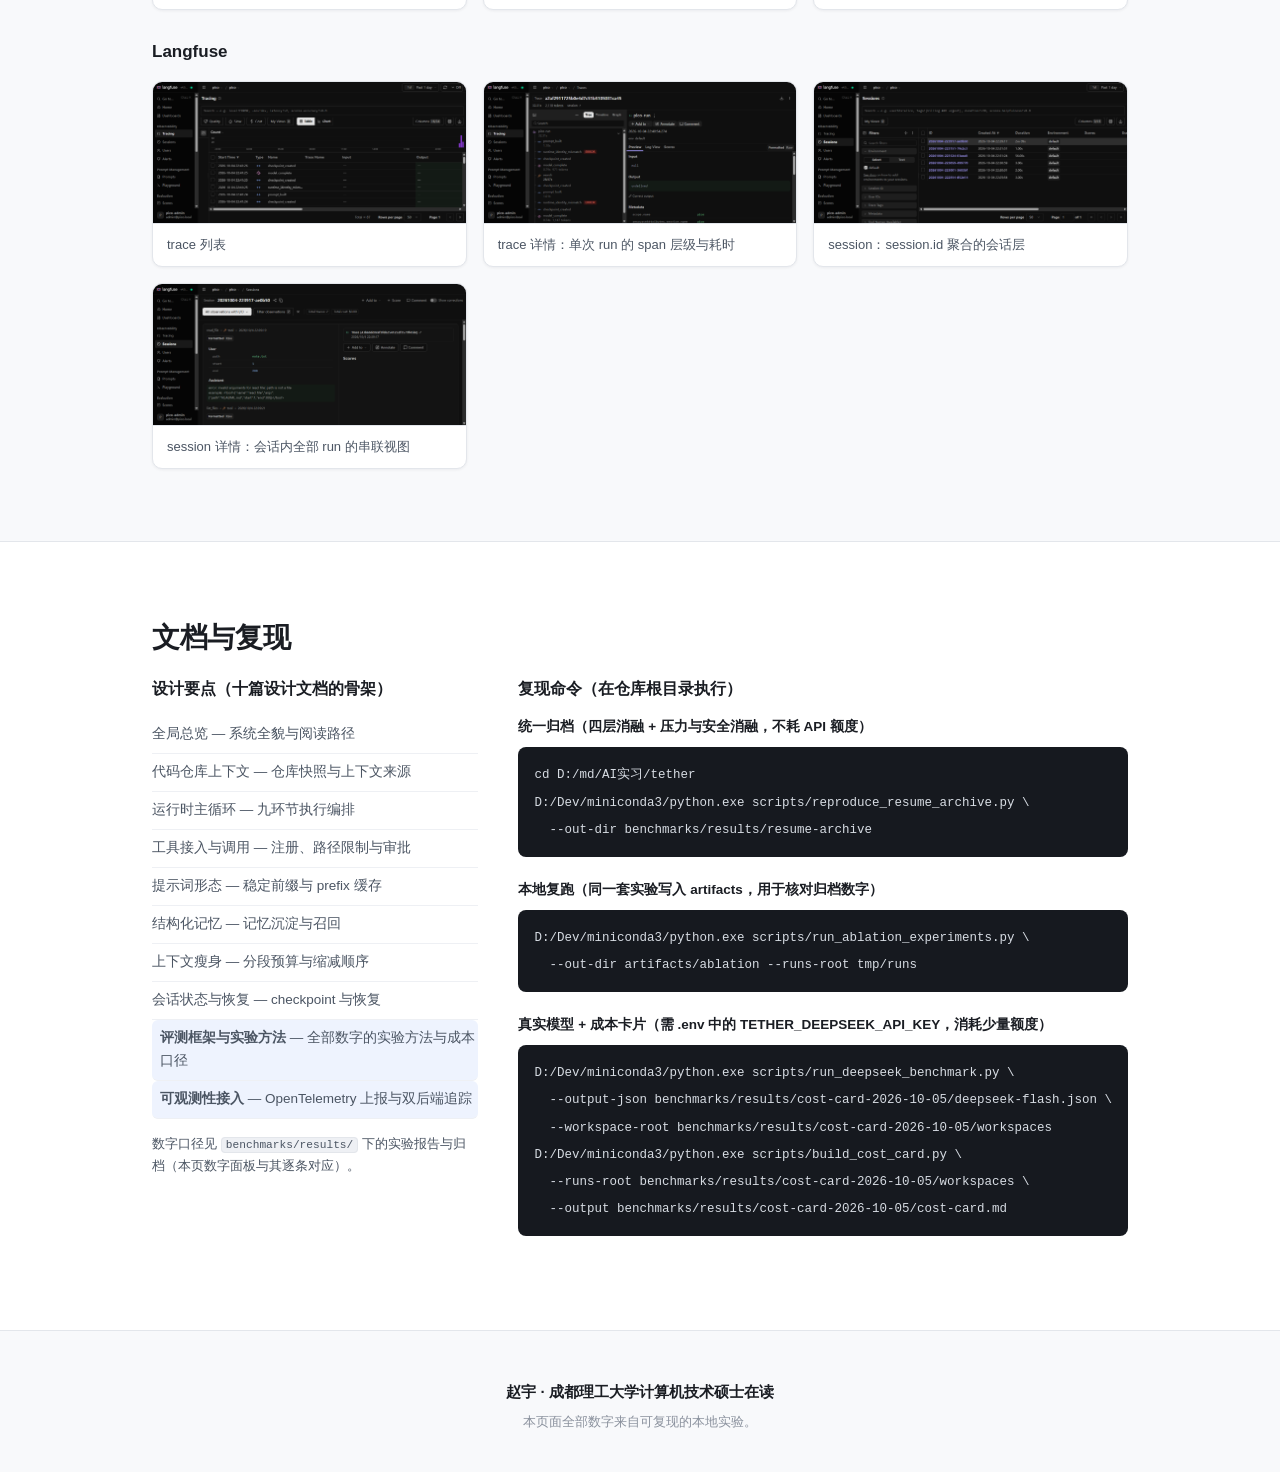
==== commit d71ec925: "chore: keep the design documents out of the public repository The ten design documents, their figure" ====
--- a/site/index.html
+++ b/site/index.html
@@ -218,20 +218,20 @@
 
     <div class="docs-cols">
       <div>
-        <h3 class="docs-subtitle">设计文档（仓库根目录，00–09 共十篇）</h3>
+        <h3 class="docs-subtitle">设计要点（十篇设计文档的骨架）</h3>
         <ul class="doc-list">
-          <li><code>00-全局总览.md</code> — 系统全貌与阅读路径</li>
-          <li><code>01-代码仓库上下文设计.md</code> — 仓库快照与上下文来源</li>
-          <li><code>02-运行时主循环与执行编排设计.md</code> — 九环节主循环</li>
-          <li><code>03-工具的接入与调用设计.md</code> — 工具注册、路径限制与审批</li>
-          <li><code>04-提示词形态与缓存复用设计.md</code> — 稳定前缀与 prefix 缓存</li>
-          <li><code>05-结构化的会话记忆.md</code> — 记忆沉淀与召回</li>
-          <li><code>06-上下文瘦身与输出管理设计.md</code> — 分段预算与缩减顺序</li>
-          <li><code>07-会话状态、运行工件与恢复机制设计.md</code> — checkpoint 与恢复</li>
-          <li class="doc-hl"><code>08-评测框架与实验方法设计.md</code> — <strong>全部数字的实验方法与成本口径</strong></li>
-          <li class="doc-hl"><code>09-可观测性与外部追踪接入.md</code> — <strong>OpenTelemetry 上报与双后端追踪</strong></li>
+          <li>全局总览 — 系统全貌与阅读路径</li>
+          <li>代码仓库上下文 — 仓库快照与上下文来源</li>
+          <li>运行时主循环 — 九环节执行编排</li>
+          <li>工具接入与调用 — 注册、路径限制与审批</li>
+          <li>提示词形态 — 稳定前缀与 prefix 缓存</li>
+          <li>结构化记忆 — 记忆沉淀与召回</li>
+          <li>上下文瘦身 — 分段预算与缩减顺序</li>
+          <li>会话状态与恢复 — checkpoint 与恢复</li>
+          <li class="doc-hl"><strong>评测框架与实验方法</strong> — 全部数字的实验方法与成本口径</li>
+          <li class="doc-hl"><strong>可观测性接入</strong> — OpenTelemetry 上报与双后端追踪</li>
         </ul>
-        <p class="docs-note">数字口径唯一来源：<code>tether/数据卡片.md</code>（本页数字面板与其逐条对应）。</p>
+        <p class="docs-note">数字口径见 <code>benchmarks/results/</code> 下的实验报告与归档（本页数字面板与其逐条对应）。</p>
       </div>
 
       <div>
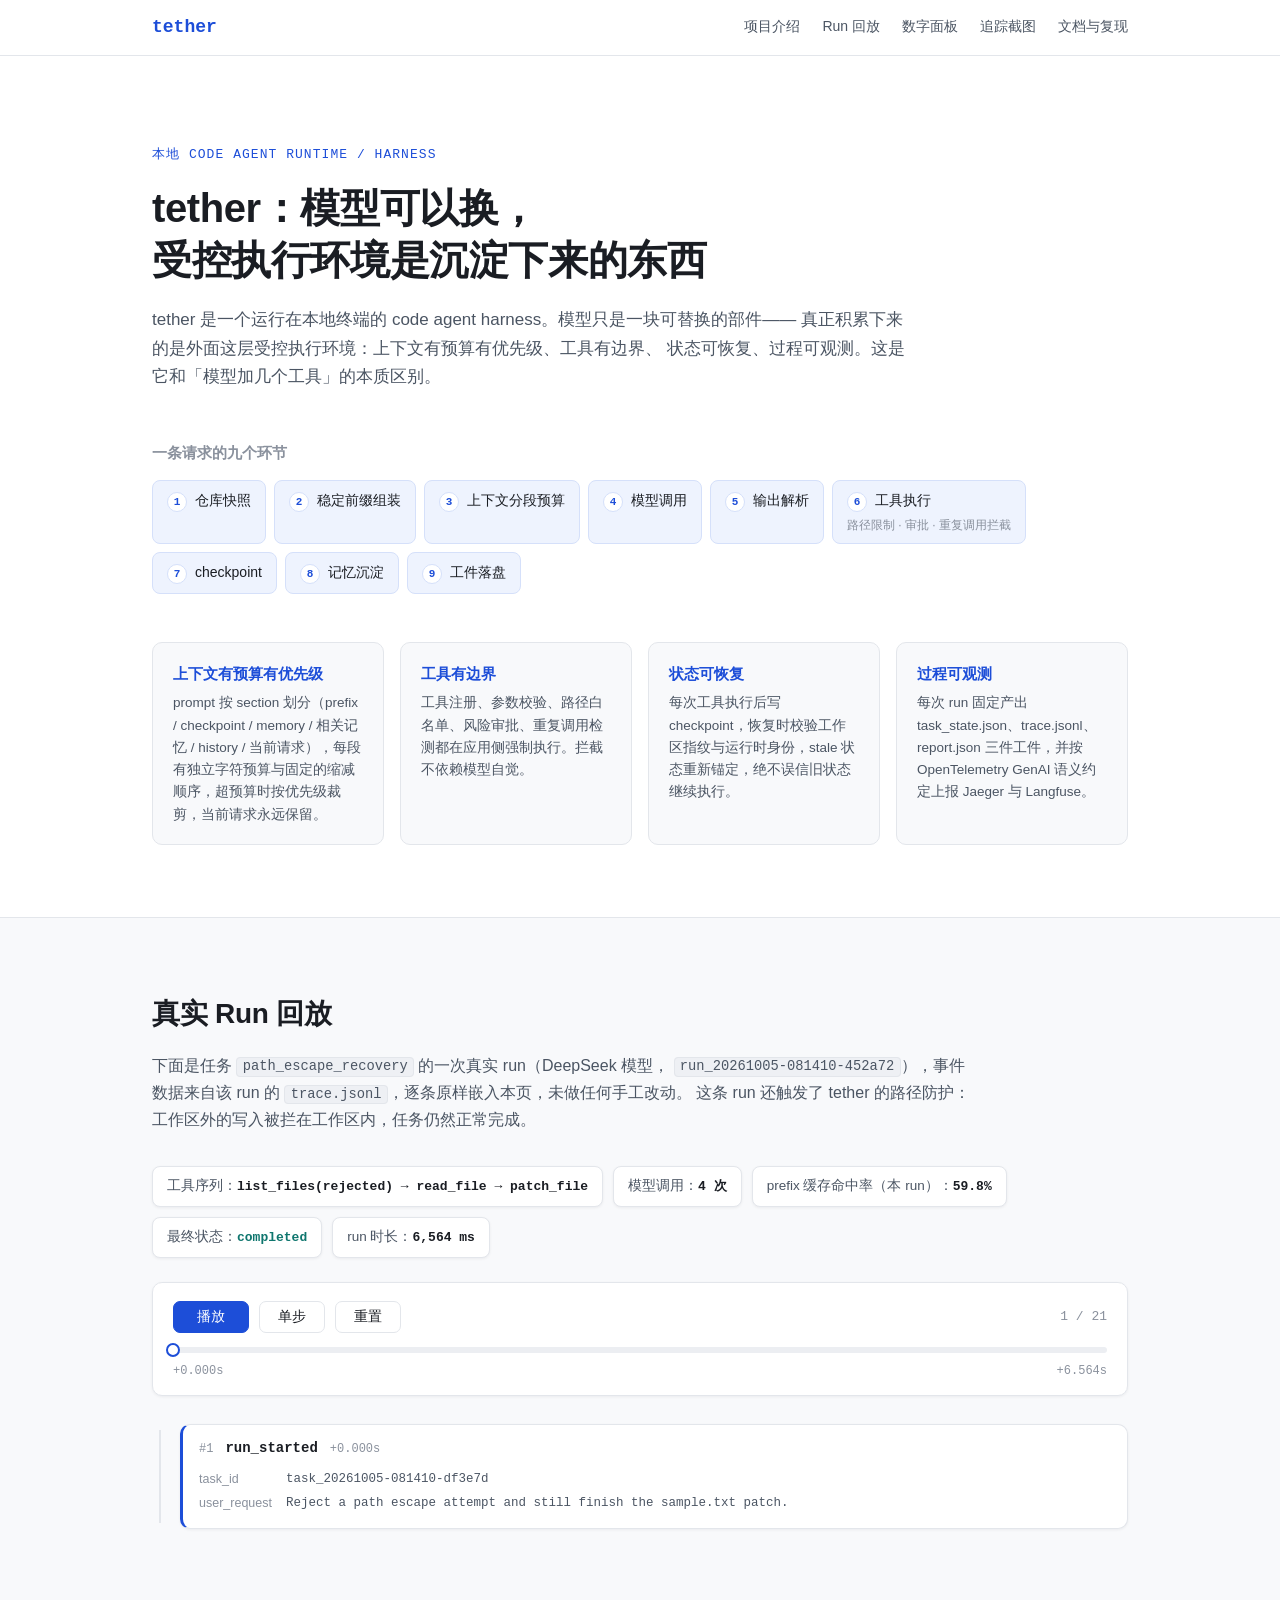
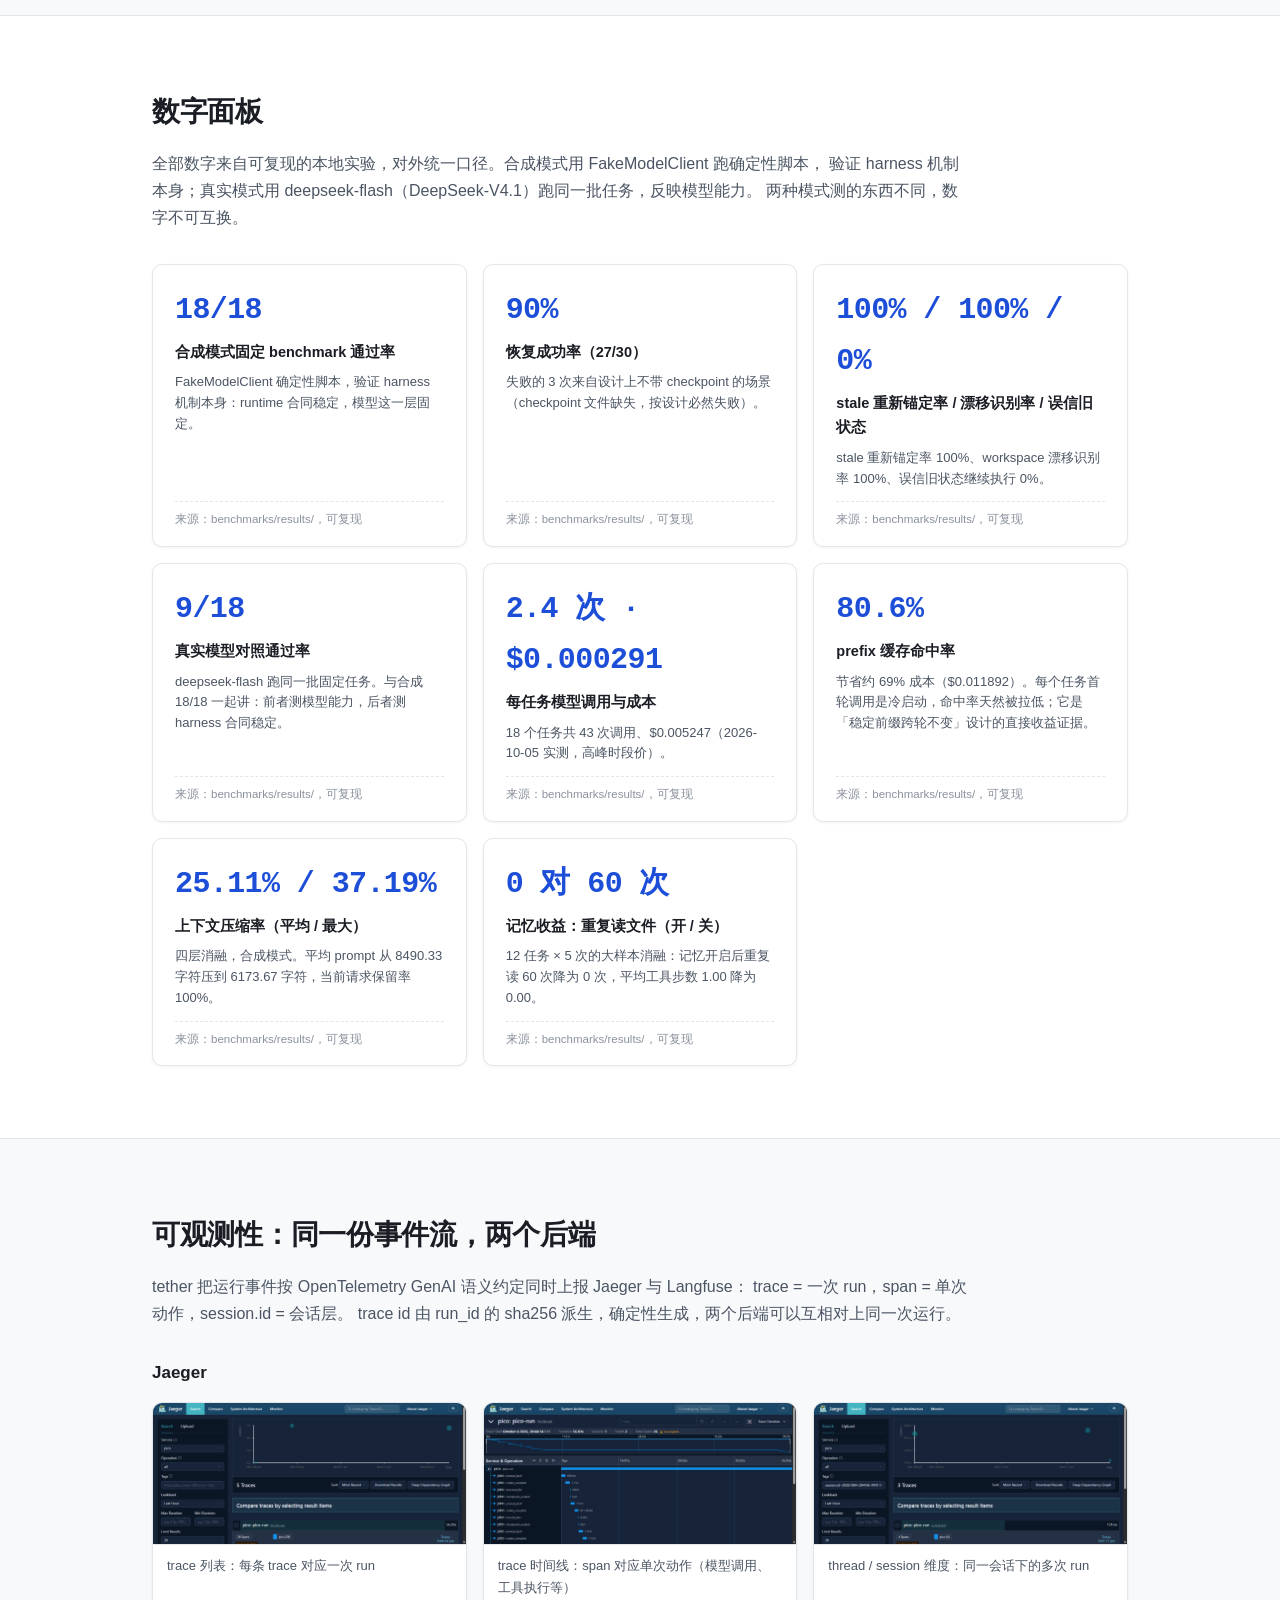
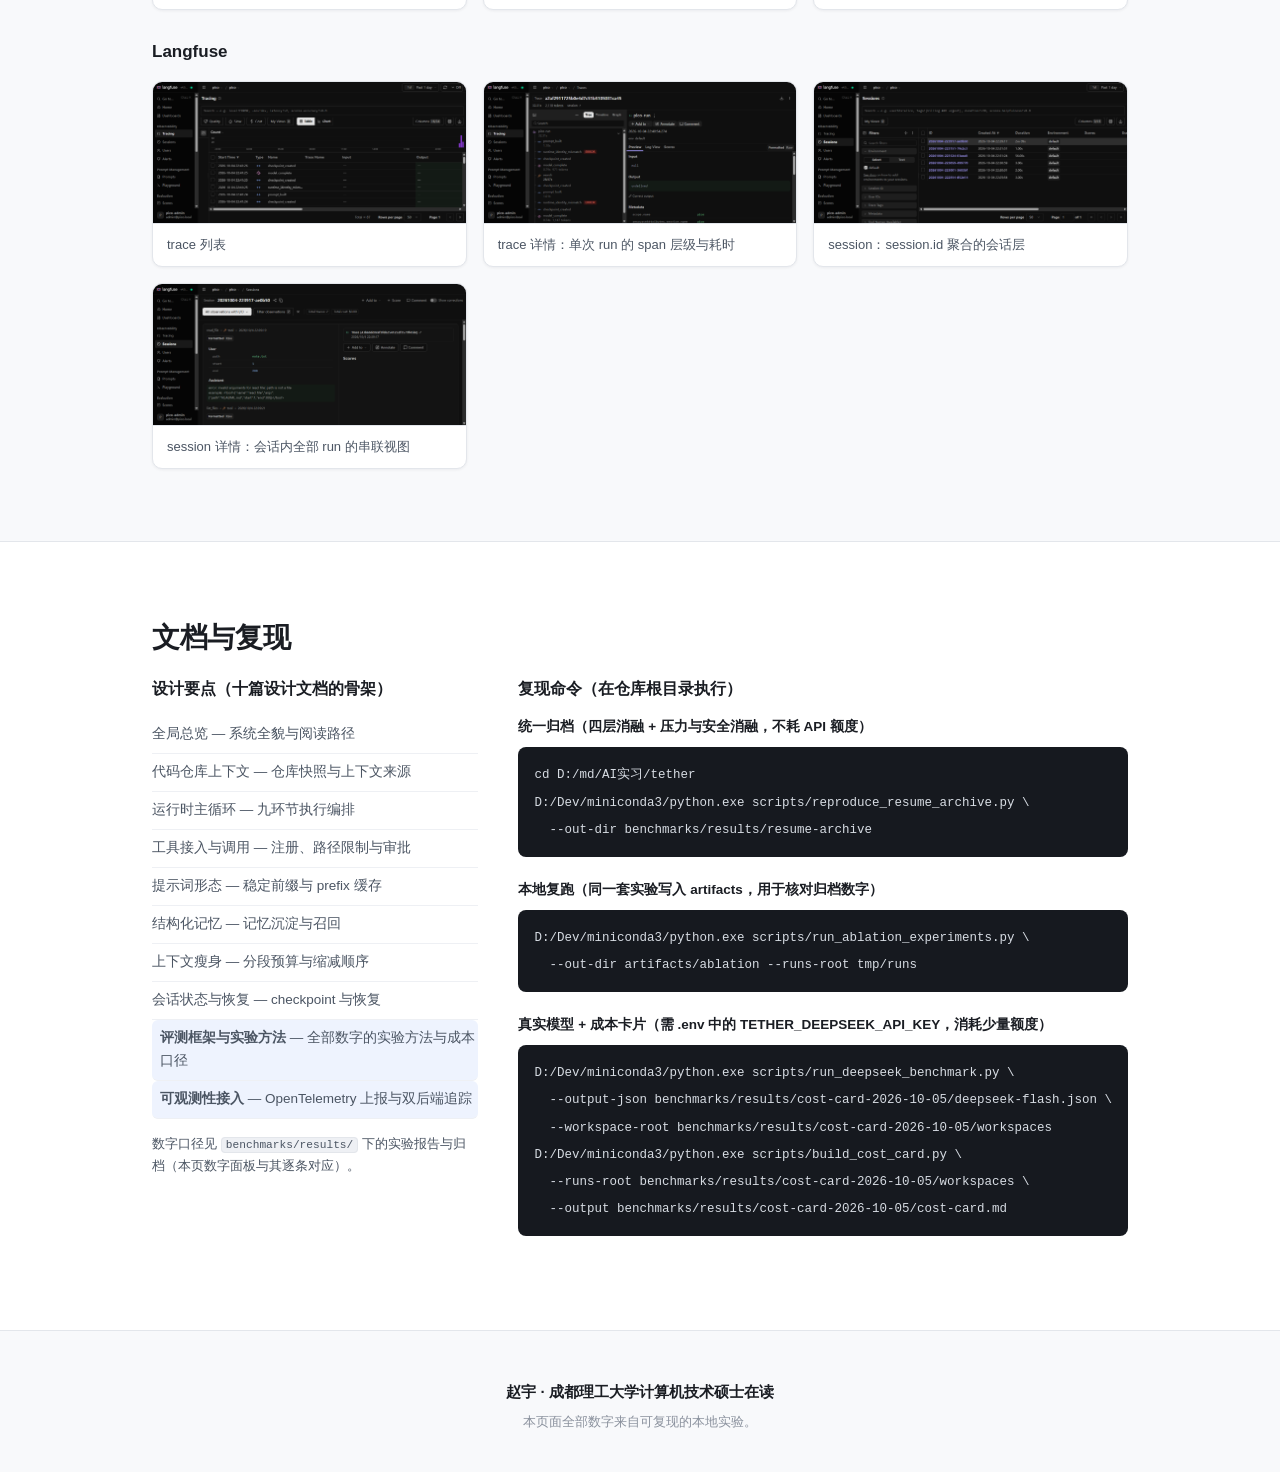
==== commit 2ba35faa: "docs: point the metric panel at the published result archive" ====
--- a/site/index.html
+++ b/site/index.html
@@ -115,49 +115,49 @@
         <div class="metric-value">18/18</div>
         <div class="metric-label">合成模式固定 benchmark 通过率</div>
         <p class="metric-detail">FakeModelClient 确定性脚本，验证 harness 机制本身：runtime 合同稳定，模型这一层固定。</p>
-        <div class="metric-source">来源：tether/数据卡片.md，可复现</div>
+        <div class="metric-source">来源：benchmarks/results/，可复现</div>
       </div>
       <div class="metric-card">
         <div class="metric-value">90%</div>
         <div class="metric-label">恢复成功率（27/30）</div>
         <p class="metric-detail">失败的 3 次来自设计上不带 checkpoint 的场景（checkpoint 文件缺失，按设计必然失败）。</p>
-        <div class="metric-source">来源：tether/数据卡片.md，可复现</div>
+        <div class="metric-source">来源：benchmarks/results/，可复现</div>
       </div>
       <div class="metric-card">
         <div class="metric-value">100% / 100% / 0%</div>
         <div class="metric-label">stale 重新锚定率 / 漂移识别率 / 误信旧状态</div>
         <p class="metric-detail">stale 重新锚定率 100%、workspace 漂移识别率 100%、误信旧状态继续执行 0%。</p>
-        <div class="metric-source">来源：tether/数据卡片.md，可复现</div>
+        <div class="metric-source">来源：benchmarks/results/，可复现</div>
       </div>
       <div class="metric-card">
         <div class="metric-value">9/18</div>
         <div class="metric-label">真实模型对照通过率</div>
         <p class="metric-detail">deepseek-flash 跑同一批固定任务。与合成 18/18 一起讲：前者测模型能力，后者测 harness 合同稳定。</p>
-        <div class="metric-source">来源：tether/数据卡片.md，可复现</div>
+        <div class="metric-source">来源：benchmarks/results/，可复现</div>
       </div>
       <div class="metric-card">
         <div class="metric-value">2.4 次 · $0.000291</div>
         <div class="metric-label">每任务模型调用与成本</div>
         <p class="metric-detail">18 个任务共 43 次调用、$0.005247（2026-10-05 实测，高峰时段价）。</p>
-        <div class="metric-source">来源：tether/数据卡片.md，可复现</div>
+        <div class="metric-source">来源：benchmarks/results/，可复现</div>
       </div>
       <div class="metric-card">
         <div class="metric-value">80.6%</div>
         <div class="metric-label">prefix 缓存命中率</div>
         <p class="metric-detail">节省约 69% 成本（$0.011892）。每个任务首轮调用是冷启动，命中率天然被拉低；它是「稳定前缀跨轮不变」设计的直接收益证据。</p>
-        <div class="metric-source">来源：tether/数据卡片.md，可复现</div>
+        <div class="metric-source">来源：benchmarks/results/，可复现</div>
       </div>
       <div class="metric-card">
         <div class="metric-value">25.11% / 37.19%</div>
         <div class="metric-label">上下文压缩率（平均 / 最大）</div>
         <p class="metric-detail">四层消融，合成模式。平均 prompt 从 8490.33 字符压到 6173.67 字符，当前请求保留率 100%。</p>
-        <div class="metric-source">来源：tether/数据卡片.md，可复现</div>
+        <div class="metric-source">来源：benchmarks/results/，可复现</div>
       </div>
       <div class="metric-card">
         <div class="metric-value">0 对 60 次</div>
         <div class="metric-label">记忆收益：重复读文件（开 / 关）</div>
         <p class="metric-detail">12 任务 × 5 次的大样本消融：记忆开启后重复读 60 次降为 0 次，平均工具步数 1.00 降为 0.00。</p>
-        <div class="metric-source">来源：tether/数据卡片.md，可复现</div>
+        <div class="metric-source">来源：benchmarks/results/，可复现</div>
       </div>
     </div>
   </div>
